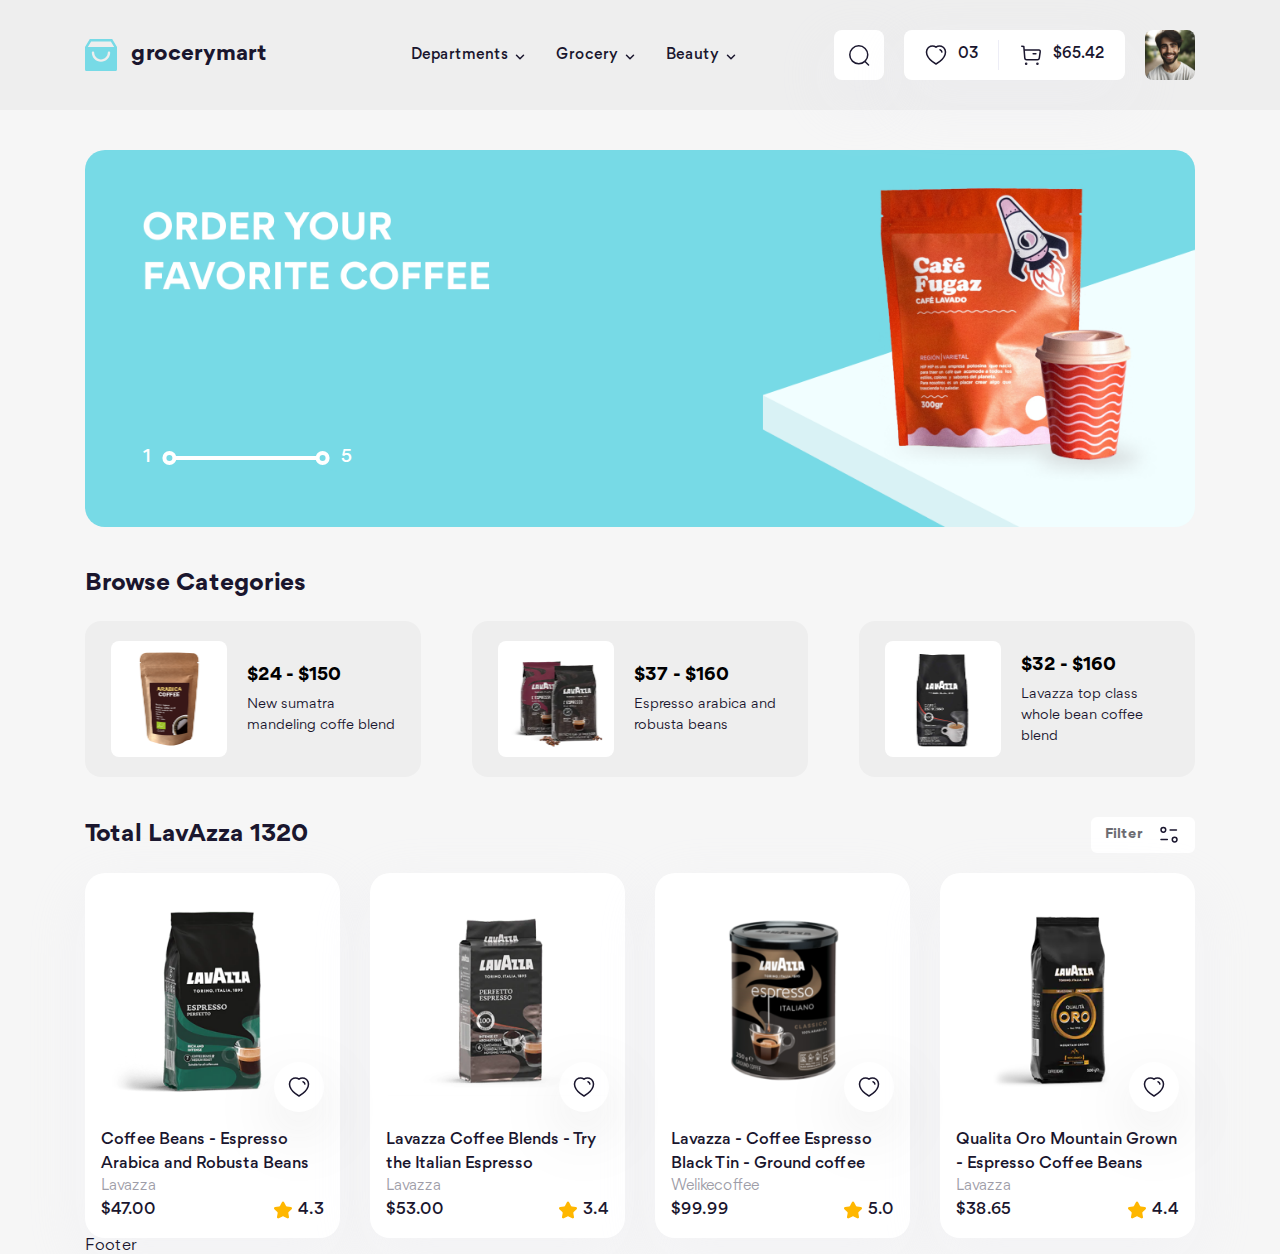
==== index.html @ d3d21f2a "Làm phần danh sách sản phẩm" ====
<!DOCTYPE html>
<html lang="en">
    <head>
        <meta charset="UTF-8" />
        <meta name="viewport" content="width=device-width, initial-scale=1.0" />
        <title>Grocery Mart</title>

        <!-- Favicon -->
        <link rel="apple-touch-icon" sizes="76x76" href="./assets/favicon/apple-touch-icon.png" />
        <link rel="icon" type="image/png" sizes="32x32" href="./assets/favicon/favicon-32x32.png" />
        <link rel="icon" type="image/png" sizes="16x16" href="./assets/favicon/favicon-16x16.png" />
        <link rel="manifest" href="./assets/favicon/site.webmanifest" />
        <link rel="mask-icon" href="/safari-pinned-tab.svg" color="#5bbad5" />
        <meta name="msapplication-TileColor" content="#da532c" />
        <meta name="theme-color" content="#ffffff" />

        <!-- Fonts -->
        <link rel="stylesheet" href="./assets/fonts/stylesheet.css" />

        <!-- Styles -->
        <link rel="stylesheet" href="./assets/css/main.css" />

        <!-- Scripts -->
        <script src="./assets/js/scripts.js"></script>
    </head>
    <body>
        <!-- Header -->
        <header id="header" class="header"></header>
        <script>
            load("#header", "./templates/header.html");
        </script>

        <div class="container home">
            <!-- Slideshow -->
            <section class="home__container">
                <div class="slideshow">
                    <div class="slideshow__inner">
                        <div class="slideshow__item">
                            <a href="#!" class="slideshow__link">
                                <picture>
                                    <source
                                        media="(max-width: 767.98px)"
                                        srcset="./assets/img/slideshow/item-1-md.png"
                                    />
                                    <img src="./assets/img/slideshow/item-1.png" alt="" class="slideshow__img" />
                                </picture>
                            </a>
                        </div>
                    </div>

                    <div class="slideshow__page">
                        <span class="slideshow__num">1</span>
                        <span class="slideshow__slider"></span>
                        <span class="slideshow__num">5</span>
                    </div>
                </div>
            </section>

            <!-- Browse Categories -->
            <section class="home__container">
                <h2 class="home__heading">Browse Categories</h2>
                <div class="home__cate row row-cols-3 row-cols-md-1">
                    <!-- Category item 1 -->
                    <div class="col">
                        <article class="cate-item">
                            <img src="./assets/img/category-item/item-1.png" alt="" class="cate-item__thumb" />
                            <section class="cate-item__info">
                                <h3 class="cate-item__title">$24 - $150</h3>
                                <p class="cate-item__desc">New sumatra mandeling coffe blend</p>
                            </section>
                        </article>
                    </div>

                    <!-- Category item 2 -->
                    <div class="col">
                        <article class="cate-item">
                            <img src="./assets/img/category-item/item-2.png" alt="" class="cate-item__thumb" />
                            <section class="cate-item__info">
                                <h3 class="cate-item__title">$37 - $160</h3>
                                <p class="cate-item__desc">Espresso arabica and robusta beans</p>
                            </section>
                        </article>
                    </div>

                    <!-- Category item 3 -->
                    <div class="col">
                        <article class="cate-item">
                            <img src="./assets/img/category-item/item-3.png" alt="" class="cate-item__thumb" />
                            <section class="cate-item__info">
                                <h3 class="cate-item__title">$32 - $160</h3>
                                <p class="cate-item__desc">Lavazza top class whole bean coffee blend</p>
                            </section>
                        </article>
                    </div>
                </div>
            </section>

            <!-- Browse products -->
            <section class="home__container">
                <div class="home__row">
                    <h2 class="home__heading">Total LavAzza 1320</h2>
                    <button class="filter-btn">
                        Filter
                        <img src="./assets/icons/filter.svg" alt="" class="filter-btn__icon icon" />
                    </button>
                </div>

                <div class="row row-cols-4 row-cols-lg-2 row-cols-sm-1 g-3 gx-sm-4">
                    <!-- Product card 1 -->
                    <div class="col">
                        <article class="product-card">
                            <div class="product-card__img-wrap">
                                <a href="#!">
                                    <img src="./assets/img/product/item-01.png" alt="" class="product-card__thumb" />
                                </a>
                                <button class="like-btn like-btn--liked product-card__like-btn">
                                    <img src="./assets/icons/heart.svg" alt="" class="like-btn__icon icon" />
                                </button>
                            </div>
                            <h3 class="product-card__title">
                                <a href="#!">Coffee Beans - Espresso Arabica and Robusta Beans</a>
                            </h3>
                            <p class="product-card__brand">Lavazza</p>
                            <div class="product-card__row">
                                <span class="product-card__price">$47.00</span>
                                <img src="./assets/icons/star.svg" alt="" class="product-card__star" />
                                <span class="product-card__score">4.3</span>
                            </div>
                        </article>
                    </div>

                    <!-- Product card 2 -->
                    <div class="col">
                        <article class="product-card">
                            <div class="product-card__img-wrap">
                                <a href="#!">
                                    <img src="./assets/img/product/item-02.png" alt="" class="product-card__thumb" />
                                </a>
                                <button class="like-btn like-btn--liked product-card__like-btn">
                                    <img src="./assets/icons/heart.svg" alt="" class="like-btn__icon icon" />
                                </button>
                            </div>
                            <h3 class="product-card__title">
                                <a href="#!">Lavazza Coffee Blends - Try the Italian Espresso</a>
                            </h3>
                            <p class="product-card__brand">Lavazza</p>
                            <div class="product-card__row">
                                <span class="product-card__price">$53.00</span>
                                <img src="./assets/icons/star.svg" alt="" class="product-card__star" />
                                <span class="product-card__score">3.4</span>
                            </div>
                        </article>
                    </div>

                    <!-- Product card 3 -->
                    <div class="col">
                        <article class="product-card">
                            <div class="product-card__img-wrap">
                                <a href="#!">
                                    <img src="./assets/img/product/item-03.png" alt="" class="product-card__thumb" />
                                </a>
                                <button class="like-btn like-btn--liked product-card__like-btn">
                                    <img src="./assets/icons/heart.svg" alt="" class="like-btn__icon icon" />
                                </button>
                            </div>
                            <h3 class="product-card__title">
                                <a href="#!">Lavazza - Coffee Espresso Black Tin - Ground coffee</a>
                            </h3>
                            <p class="product-card__brand">Welikecoffee</p>
                            <div class="product-card__row">
                                <span class="product-card__price">$99.99</span>
                                <img src="./assets/icons/star.svg" alt="" class="product-card__star" />
                                <span class="product-card__score">5.0</span>
                            </div>
                        </article>
                    </div>

                    <!-- Product card 4 -->
                    <div class="col">
                        <article class="product-card">
                            <div class="product-card__img-wrap">
                                <a href="#!">
                                    <img src="./assets/img/product/item-04.png" alt="" class="product-card__thumb" />
                                </a>
                                <button class="like-btn like-btn--liked product-card__like-btn">
                                    <img src="./assets/icons/heart.svg" alt="" class="like-btn__icon icon" />
                                </button>
                            </div>
                            <h3 class="product-card__title">
                                <a href="#!">Qualita Oro Mountain Grown - Espresso Coffee Beans</a>
                            </h3>
                            <p class="product-card__brand">Lavazza</p>
                            <div class="product-card__row">
                                <span class="product-card__price">$38.65</span>
                                <img src="./assets/icons/star.svg" alt="" class="product-card__star" />
                                <span class="product-card__score">4.4</span>
                            </div>
                        </article>
                    </div>
                </div>
            </section>

            <!-- Footer -->
            <footer id="footer"></footer>
            <script>
                load("#footer", "./templates/footer.html");
            </script>
        </div>
    </body>
</html>
---- assets/fonts/stylesheet.css ----
@font-face {
    font-family: 'Gordita';
    src: url('Gordita-BlackItalic.woff2') format('woff2'),
        url('Gordita-BlackItalic.woff') format('woff');
    font-weight: 900;
    font-style: italic;
    font-display: swap;
}

@font-face {
    font-family: 'Gordita';
    src: url('Gordita-Italic.woff2') format('woff2'),
        url('Gordita-Italic.woff') format('woff');
    font-weight: normal;
    font-style: italic;
    font-display: swap;
}

@font-face {
    font-family: 'Gordita';
    src: url('Gordita-Black.woff2') format('woff2'),
        url('Gordita-Black.woff') format('woff');
    font-weight: 900;
    font-style: normal;
    font-display: swap;
}

@font-face {
    font-family: 'Gordita';
    src: url('Gordita-BoldItalic.woff2') format('woff2'),
        url('Gordita-BoldItalic.woff') format('woff');
    font-weight: bold;
    font-style: italic;
    font-display: swap;
}

@font-face {
    font-family: 'Gordita';
    src: url('Gordita-Bold.woff2') format('woff2'),
        url('Gordita-Bold.woff') format('woff');
    font-weight: bold;
    font-style: normal;
    font-display: swap;
}

@font-face {
    font-family: 'Gordita';
    src: url('Gordita-Light.woff2') format('woff2'),
        url('Gordita-Light.woff') format('woff');
    font-weight: 300;
    font-style: normal;
    font-display: swap;
}

@font-face {
    font-family: 'Gordita';
    src: url('Gordita-LightItalic.woff2') format('woff2'),
        url('Gordita-LightItalic.woff') format('woff');
    font-weight: 300;
    font-style: italic;
    font-display: swap;
}

@font-face {
    font-family: 'Gordita';
    src: url('Gordita-Medium.woff2') format('woff2'),
        url('Gordita-Medium.woff') format('woff');
    font-weight: 500;
    font-style: normal;
    font-display: swap;
}

@font-face {
    font-family: 'Gordita';
    src: url('Gordita-MediumItalic.woff2') format('woff2'),
        url('Gordita-MediumItalic.woff') format('woff');
    font-weight: 500;
    font-style: italic;
    font-display: swap;
}

@font-face {
    font-family: 'Gordita';
    src: url('Gordita-Regular.woff2') format('woff2'),
        url('Gordita-Regular.woff') format('woff');
    font-weight: normal;
    font-style: normal;
    font-display: swap;
}
---- assets/css/main.css ----
/* http://meyerweb.com/eric/tools/css/reset/ 
   v2.0 | 20110126
   License: none (public domain)
*/
html,
body,
div,
span,
applet,
object,
iframe,
h1,
h2,
h3,
h4,
h5,
h6,
p,
blockquote,
pre,
a,
abbr,
acronym,
address,
big,
cite,
code,
del,
dfn,
em,
img,
ins,
kbd,
q,
s,
samp,
small,
strike,
strong,
sub,
sup,
tt,
var,
b,
u,
i,
center,
dl,
dt,
dd,
ol,
ul,
li,
fieldset,
form,
label,
legend,
table,
caption,
tbody,
tfoot,
thead,
tr,
th,
td,
article,
aside,
canvas,
details,
embed,
figure,
figcaption,
footer,
header,
hgroup,
menu,
nav,
output,
ruby,
section,
summary,
time,
mark,
audio,
video {
  margin: 0;
  padding: 0;
  border: 0;
  font-size: 100%;
  font: inherit;
  vertical-align: baseline;
}

/* HTML5 display-role reset for older browsers */
article,
aside,
details,
figcaption,
figure,
footer,
header,
hgroup,
menu,
nav,
section {
  display: block;
}

body {
  line-height: 1;
}

ol,
ul {
  list-style: none;
}

blockquote,
q {
  quotes: none;
}

blockquote:before,
blockquote:after,
q:before,
q:after {
  content: "";
  content: none;
}

table {
  border-collapse: collapse;
  border-spacing: 0;
}

*,
::before,
::after {
  box-sizing: border-box;
}

html {
  font-size: 62.5%;
}

body {
  font-size: 1.6rem;
  font-family: Gordita, sans-serif;
  color: var(--text-color);
  background: var(--body-bg);
}

a {
  color: inherit;
  text-decoration: none;
}

button {
  border: none;
  outline: none;
  background: transparent;
  padding: 0;
  cursor: pointer;
}

a,
img,
button,
input,
textarea,
select {
  font-family: inherit;
  color: inherit;
  --webkit-tap-highlight-color: transparent;
}

.icon {
  filter: var(--icon-color);
}

.row > *, .container-fluid, .container {
  padding-left: calc(var(--grid-gutter-x) * 0.5);
  padding-right: calc(var(--grid-gutter-x) * 0.5);
}

.container-fluid, .container {
  --grid-gutter-x: 30px;
  --grid-gutter-y: 0;
  width: 100%;
  margin-left: auto;
  margin-right: auto;
}

.container {
  width: 1370px;
}

.row {
  display: flex;
  flex-wrap: wrap;
  margin-top: calc(var(--grid-gutter-y) * -1);
  margin-left: calc(var(--grid-gutter-x) * 0.5 * -1);
  margin-right: calc(var(--grid-gutter-x) * 0.5 * -1);
}
.row > * {
  margin-top: var(--grid-gutter-y);
}

.col {
  flex: 1 0;
}

.row-cols-1 > * {
  flex: 0 0 auto;
  width: 100%;
}

.row-cols-2 > * {
  flex: 0 0 auto;
  width: 50%;
}

.row-cols-3 > * {
  flex: 0 0 auto;
  width: 33.3333333333%;
}

.row-cols-4 > * {
  flex: 0 0 auto;
  width: 25%;
}

.row-cols-5 > * {
  flex: 0 0 auto;
  width: 20%;
}

.row-cols-6 > * {
  flex: 0 0 auto;
  width: 16.6666666667%;
}

.col-1 {
  flex: 0 0 auto;
  width: 8.3333333333%;
}

.col-2 {
  flex: 0 0 auto;
  width: 16.6666666667%;
}

.col-3 {
  flex: 0 0 auto;
  width: 25%;
}

.col-4 {
  flex: 0 0 auto;
  width: 33.3333333333%;
}

.col-5 {
  flex: 0 0 auto;
  width: 41.6666666667%;
}

.col-6 {
  flex: 0 0 auto;
  width: 50%;
}

.col-7 {
  flex: 0 0 auto;
  width: 58.3333333333%;
}

.col-8 {
  flex: 0 0 auto;
  width: 66.6666666667%;
}

.col-9 {
  flex: 0 0 auto;
  width: 75%;
}

.col-10 {
  flex: 0 0 auto;
  width: 83.3333333333%;
}

.col-11 {
  flex: 0 0 auto;
  width: 91.6666666667%;
}

.col-12 {
  flex: 0 0 auto;
  width: 100%;
}

.offset-0 {
  margin-left: 0;
}

.offset-1 {
  margin-left: 8.3333333333%;
}

.offset-2 {
  margin-left: 16.6666666667%;
}

.offset-3 {
  margin-left: 25%;
}

.offset-4 {
  margin-left: 33.3333333333%;
}

.offset-5 {
  margin-left: 41.6666666667%;
}

.offset-6 {
  margin-left: 50%;
}

.offset-7 {
  margin-left: 58.3333333333%;
}

.offset-8 {
  margin-left: 66.6666666667%;
}

.offset-9 {
  margin-left: 75%;
}

.offset-10 {
  margin-left: 83.3333333333%;
}

.offset-11 {
  margin-left: 91.6666666667%;
}

.g-0,
.gx-0 {
  --grid-gutter-x: 0px;
}

.g-0,
.gy-0 {
  --grid-gutter-y: 0px;
}

.g-1,
.gx-1 {
  --grid-gutter-x: 7.5px;
}

.g-1,
.gy-1 {
  --grid-gutter-y: 7.5px;
}

.g-2,
.gx-2 {
  --grid-gutter-x: 15px;
}

.g-2,
.gy-2 {
  --grid-gutter-y: 15px;
}

.g-3,
.gx-3 {
  --grid-gutter-x: 30px;
}

.g-3,
.gy-3 {
  --grid-gutter-y: 30px;
}

.g-4,
.gx-4 {
  --grid-gutter-x: 45px;
}

.g-4,
.gy-4 {
  --grid-gutter-y: 45px;
}

.g-5,
.gx-5 {
  --grid-gutter-x: 90px;
}

.g-5,
.gy-5 {
  --grid-gutter-y: 90px;
}

@media (max-width: 1399.98px) {
  .container {
    max-width: 1140px;
  }
  .row-cols-xxl-1 > * {
    flex: 0 0 auto;
    width: 100%;
  }
  .row-cols-xxl-2 > * {
    flex: 0 0 auto;
    width: 50%;
  }
  .row-cols-xxl-3 > * {
    flex: 0 0 auto;
    width: 33.3333333333%;
  }
  .row-cols-xxl-4 > * {
    flex: 0 0 auto;
    width: 25%;
  }
  .row-cols-xxl-5 > * {
    flex: 0 0 auto;
    width: 20%;
  }
  .row-cols-xxl-6 > * {
    flex: 0 0 auto;
    width: 16.6666666667%;
  }
  .col-xxl-1 {
    flex: 0 0 auto;
    width: 8.3333333333%;
  }
  .col-xxl-2 {
    flex: 0 0 auto;
    width: 16.6666666667%;
  }
  .col-xxl-3 {
    flex: 0 0 auto;
    width: 25%;
  }
  .col-xxl-4 {
    flex: 0 0 auto;
    width: 33.3333333333%;
  }
  .col-xxl-5 {
    flex: 0 0 auto;
    width: 41.6666666667%;
  }
  .col-xxl-6 {
    flex: 0 0 auto;
    width: 50%;
  }
  .col-xxl-7 {
    flex: 0 0 auto;
    width: 58.3333333333%;
  }
  .col-xxl-8 {
    flex: 0 0 auto;
    width: 66.6666666667%;
  }
  .col-xxl-9 {
    flex: 0 0 auto;
    width: 75%;
  }
  .col-xxl-10 {
    flex: 0 0 auto;
    width: 83.3333333333%;
  }
  .col-xxl-11 {
    flex: 0 0 auto;
    width: 91.6666666667%;
  }
  .col-xxl-12 {
    flex: 0 0 auto;
    width: 100%;
  }
  .offset-xxl-0 {
    margin-left: 0;
  }
  .offset-xxl-1 {
    margin-left: 8.3333333333%;
  }
  .offset-xxl-2 {
    margin-left: 16.6666666667%;
  }
  .offset-xxl-3 {
    margin-left: 25%;
  }
  .offset-xxl-4 {
    margin-left: 33.3333333333%;
  }
  .offset-xxl-5 {
    margin-left: 41.6666666667%;
  }
  .offset-xxl-6 {
    margin-left: 50%;
  }
  .offset-xxl-7 {
    margin-left: 58.3333333333%;
  }
  .offset-xxl-8 {
    margin-left: 66.6666666667%;
  }
  .offset-xxl-9 {
    margin-left: 75%;
  }
  .offset-xxl-10 {
    margin-left: 83.3333333333%;
  }
  .offset-xxl-11 {
    margin-left: 91.6666666667%;
  }
  .g-xxl-0,
  .gx-xxl-0 {
    --grid-gutter-x: 0px;
  }
  .g-xxl-0,
  .gy-xxl-0 {
    --grid-gutter-y: 0px;
  }
  .g-xxl-1,
  .gx-xxl-1 {
    --grid-gutter-x: 7.5px;
  }
  .g-xxl-1,
  .gy-xxl-1 {
    --grid-gutter-y: 7.5px;
  }
  .g-xxl-2,
  .gx-xxl-2 {
    --grid-gutter-x: 15px;
  }
  .g-xxl-2,
  .gy-xxl-2 {
    --grid-gutter-y: 15px;
  }
  .g-xxl-3,
  .gx-xxl-3 {
    --grid-gutter-x: 30px;
  }
  .g-xxl-3,
  .gy-xxl-3 {
    --grid-gutter-y: 30px;
  }
  .g-xxl-4,
  .gx-xxl-4 {
    --grid-gutter-x: 45px;
  }
  .g-xxl-4,
  .gy-xxl-4 {
    --grid-gutter-y: 45px;
  }
  .g-xxl-5,
  .gx-xxl-5 {
    --grid-gutter-x: 90px;
  }
  .g-xxl-5,
  .gy-xxl-5 {
    --grid-gutter-y: 90px;
  }
}
@media (max-width: 1199.98px) {
  .container {
    max-width: 960px;
  }
  .row-cols-xl-1 > * {
    flex: 0 0 auto;
    width: 100%;
  }
  .row-cols-xl-2 > * {
    flex: 0 0 auto;
    width: 50%;
  }
  .row-cols-xl-3 > * {
    flex: 0 0 auto;
    width: 33.3333333333%;
  }
  .row-cols-xl-4 > * {
    flex: 0 0 auto;
    width: 25%;
  }
  .row-cols-xl-5 > * {
    flex: 0 0 auto;
    width: 20%;
  }
  .row-cols-xl-6 > * {
    flex: 0 0 auto;
    width: 16.6666666667%;
  }
  .col-xl-1 {
    flex: 0 0 auto;
    width: 8.3333333333%;
  }
  .col-xl-2 {
    flex: 0 0 auto;
    width: 16.6666666667%;
  }
  .col-xl-3 {
    flex: 0 0 auto;
    width: 25%;
  }
  .col-xl-4 {
    flex: 0 0 auto;
    width: 33.3333333333%;
  }
  .col-xl-5 {
    flex: 0 0 auto;
    width: 41.6666666667%;
  }
  .col-xl-6 {
    flex: 0 0 auto;
    width: 50%;
  }
  .col-xl-7 {
    flex: 0 0 auto;
    width: 58.3333333333%;
  }
  .col-xl-8 {
    flex: 0 0 auto;
    width: 66.6666666667%;
  }
  .col-xl-9 {
    flex: 0 0 auto;
    width: 75%;
  }
  .col-xl-10 {
    flex: 0 0 auto;
    width: 83.3333333333%;
  }
  .col-xl-11 {
    flex: 0 0 auto;
    width: 91.6666666667%;
  }
  .col-xl-12 {
    flex: 0 0 auto;
    width: 100%;
  }
  .offset-xl-0 {
    margin-left: 0;
  }
  .offset-xl-1 {
    margin-left: 8.3333333333%;
  }
  .offset-xl-2 {
    margin-left: 16.6666666667%;
  }
  .offset-xl-3 {
    margin-left: 25%;
  }
  .offset-xl-4 {
    margin-left: 33.3333333333%;
  }
  .offset-xl-5 {
    margin-left: 41.6666666667%;
  }
  .offset-xl-6 {
    margin-left: 50%;
  }
  .offset-xl-7 {
    margin-left: 58.3333333333%;
  }
  .offset-xl-8 {
    margin-left: 66.6666666667%;
  }
  .offset-xl-9 {
    margin-left: 75%;
  }
  .offset-xl-10 {
    margin-left: 83.3333333333%;
  }
  .offset-xl-11 {
    margin-left: 91.6666666667%;
  }
  .g-xl-0,
  .gx-xl-0 {
    --grid-gutter-x: 0px;
  }
  .g-xl-0,
  .gy-xl-0 {
    --grid-gutter-y: 0px;
  }
  .g-xl-1,
  .gx-xl-1 {
    --grid-gutter-x: 7.5px;
  }
  .g-xl-1,
  .gy-xl-1 {
    --grid-gutter-y: 7.5px;
  }
  .g-xl-2,
  .gx-xl-2 {
    --grid-gutter-x: 15px;
  }
  .g-xl-2,
  .gy-xl-2 {
    --grid-gutter-y: 15px;
  }
  .g-xl-3,
  .gx-xl-3 {
    --grid-gutter-x: 30px;
  }
  .g-xl-3,
  .gy-xl-3 {
    --grid-gutter-y: 30px;
  }
  .g-xl-4,
  .gx-xl-4 {
    --grid-gutter-x: 45px;
  }
  .g-xl-4,
  .gy-xl-4 {
    --grid-gutter-y: 45px;
  }
  .g-xl-5,
  .gx-xl-5 {
    --grid-gutter-x: 90px;
  }
  .g-xl-5,
  .gy-xl-5 {
    --grid-gutter-y: 90px;
  }
}
@media (max-width: 991.98px) {
  .container {
    max-width: 720px;
  }
  .row-cols-lg-1 > * {
    flex: 0 0 auto;
    width: 100%;
  }
  .row-cols-lg-2 > * {
    flex: 0 0 auto;
    width: 50%;
  }
  .row-cols-lg-3 > * {
    flex: 0 0 auto;
    width: 33.3333333333%;
  }
  .row-cols-lg-4 > * {
    flex: 0 0 auto;
    width: 25%;
  }
  .row-cols-lg-5 > * {
    flex: 0 0 auto;
    width: 20%;
  }
  .row-cols-lg-6 > * {
    flex: 0 0 auto;
    width: 16.6666666667%;
  }
  .col-lg-1 {
    flex: 0 0 auto;
    width: 8.3333333333%;
  }
  .col-lg-2 {
    flex: 0 0 auto;
    width: 16.6666666667%;
  }
  .col-lg-3 {
    flex: 0 0 auto;
    width: 25%;
  }
  .col-lg-4 {
    flex: 0 0 auto;
    width: 33.3333333333%;
  }
  .col-lg-5 {
    flex: 0 0 auto;
    width: 41.6666666667%;
  }
  .col-lg-6 {
    flex: 0 0 auto;
    width: 50%;
  }
  .col-lg-7 {
    flex: 0 0 auto;
    width: 58.3333333333%;
  }
  .col-lg-8 {
    flex: 0 0 auto;
    width: 66.6666666667%;
  }
  .col-lg-9 {
    flex: 0 0 auto;
    width: 75%;
  }
  .col-lg-10 {
    flex: 0 0 auto;
    width: 83.3333333333%;
  }
  .col-lg-11 {
    flex: 0 0 auto;
    width: 91.6666666667%;
  }
  .col-lg-12 {
    flex: 0 0 auto;
    width: 100%;
  }
  .offset-lg-0 {
    margin-left: 0;
  }
  .offset-lg-1 {
    margin-left: 8.3333333333%;
  }
  .offset-lg-2 {
    margin-left: 16.6666666667%;
  }
  .offset-lg-3 {
    margin-left: 25%;
  }
  .offset-lg-4 {
    margin-left: 33.3333333333%;
  }
  .offset-lg-5 {
    margin-left: 41.6666666667%;
  }
  .offset-lg-6 {
    margin-left: 50%;
  }
  .offset-lg-7 {
    margin-left: 58.3333333333%;
  }
  .offset-lg-8 {
    margin-left: 66.6666666667%;
  }
  .offset-lg-9 {
    margin-left: 75%;
  }
  .offset-lg-10 {
    margin-left: 83.3333333333%;
  }
  .offset-lg-11 {
    margin-left: 91.6666666667%;
  }
  .g-lg-0,
  .gx-lg-0 {
    --grid-gutter-x: 0px;
  }
  .g-lg-0,
  .gy-lg-0 {
    --grid-gutter-y: 0px;
  }
  .g-lg-1,
  .gx-lg-1 {
    --grid-gutter-x: 7.5px;
  }
  .g-lg-1,
  .gy-lg-1 {
    --grid-gutter-y: 7.5px;
  }
  .g-lg-2,
  .gx-lg-2 {
    --grid-gutter-x: 15px;
  }
  .g-lg-2,
  .gy-lg-2 {
    --grid-gutter-y: 15px;
  }
  .g-lg-3,
  .gx-lg-3 {
    --grid-gutter-x: 30px;
  }
  .g-lg-3,
  .gy-lg-3 {
    --grid-gutter-y: 30px;
  }
  .g-lg-4,
  .gx-lg-4 {
    --grid-gutter-x: 45px;
  }
  .g-lg-4,
  .gy-lg-4 {
    --grid-gutter-y: 45px;
  }
  .g-lg-5,
  .gx-lg-5 {
    --grid-gutter-x: 90px;
  }
  .g-lg-5,
  .gy-lg-5 {
    --grid-gutter-y: 90px;
  }
}
@media (max-width: 767.98px) {
  .container {
    max-width: 540px;
  }
  .row-cols-md-1 > * {
    flex: 0 0 auto;
    width: 100%;
  }
  .row-cols-md-2 > * {
    flex: 0 0 auto;
    width: 50%;
  }
  .row-cols-md-3 > * {
    flex: 0 0 auto;
    width: 33.3333333333%;
  }
  .row-cols-md-4 > * {
    flex: 0 0 auto;
    width: 25%;
  }
  .row-cols-md-5 > * {
    flex: 0 0 auto;
    width: 20%;
  }
  .row-cols-md-6 > * {
    flex: 0 0 auto;
    width: 16.6666666667%;
  }
  .col-md-1 {
    flex: 0 0 auto;
    width: 8.3333333333%;
  }
  .col-md-2 {
    flex: 0 0 auto;
    width: 16.6666666667%;
  }
  .col-md-3 {
    flex: 0 0 auto;
    width: 25%;
  }
  .col-md-4 {
    flex: 0 0 auto;
    width: 33.3333333333%;
  }
  .col-md-5 {
    flex: 0 0 auto;
    width: 41.6666666667%;
  }
  .col-md-6 {
    flex: 0 0 auto;
    width: 50%;
  }
  .col-md-7 {
    flex: 0 0 auto;
    width: 58.3333333333%;
  }
  .col-md-8 {
    flex: 0 0 auto;
    width: 66.6666666667%;
  }
  .col-md-9 {
    flex: 0 0 auto;
    width: 75%;
  }
  .col-md-10 {
    flex: 0 0 auto;
    width: 83.3333333333%;
  }
  .col-md-11 {
    flex: 0 0 auto;
    width: 91.6666666667%;
  }
  .col-md-12 {
    flex: 0 0 auto;
    width: 100%;
  }
  .offset-md-0 {
    margin-left: 0;
  }
  .offset-md-1 {
    margin-left: 8.3333333333%;
  }
  .offset-md-2 {
    margin-left: 16.6666666667%;
  }
  .offset-md-3 {
    margin-left: 25%;
  }
  .offset-md-4 {
    margin-left: 33.3333333333%;
  }
  .offset-md-5 {
    margin-left: 41.6666666667%;
  }
  .offset-md-6 {
    margin-left: 50%;
  }
  .offset-md-7 {
    margin-left: 58.3333333333%;
  }
  .offset-md-8 {
    margin-left: 66.6666666667%;
  }
  .offset-md-9 {
    margin-left: 75%;
  }
  .offset-md-10 {
    margin-left: 83.3333333333%;
  }
  .offset-md-11 {
    margin-left: 91.6666666667%;
  }
  .g-md-0,
  .gx-md-0 {
    --grid-gutter-x: 0px;
  }
  .g-md-0,
  .gy-md-0 {
    --grid-gutter-y: 0px;
  }
  .g-md-1,
  .gx-md-1 {
    --grid-gutter-x: 7.5px;
  }
  .g-md-1,
  .gy-md-1 {
    --grid-gutter-y: 7.5px;
  }
  .g-md-2,
  .gx-md-2 {
    --grid-gutter-x: 15px;
  }
  .g-md-2,
  .gy-md-2 {
    --grid-gutter-y: 15px;
  }
  .g-md-3,
  .gx-md-3 {
    --grid-gutter-x: 30px;
  }
  .g-md-3,
  .gy-md-3 {
    --grid-gutter-y: 30px;
  }
  .g-md-4,
  .gx-md-4 {
    --grid-gutter-x: 45px;
  }
  .g-md-4,
  .gy-md-4 {
    --grid-gutter-y: 45px;
  }
  .g-md-5,
  .gx-md-5 {
    --grid-gutter-x: 90px;
  }
  .g-md-5,
  .gy-md-5 {
    --grid-gutter-y: 90px;
  }
}
@media (max-width: 575.98px) {
  .container {
    max-width: 100%;
  }
  .row-cols-sm-1 > * {
    flex: 0 0 auto;
    width: 100%;
  }
  .row-cols-sm-2 > * {
    flex: 0 0 auto;
    width: 50%;
  }
  .row-cols-sm-3 > * {
    flex: 0 0 auto;
    width: 33.3333333333%;
  }
  .row-cols-sm-4 > * {
    flex: 0 0 auto;
    width: 25%;
  }
  .row-cols-sm-5 > * {
    flex: 0 0 auto;
    width: 20%;
  }
  .row-cols-sm-6 > * {
    flex: 0 0 auto;
    width: 16.6666666667%;
  }
  .col-sm-1 {
    flex: 0 0 auto;
    width: 8.3333333333%;
  }
  .col-sm-2 {
    flex: 0 0 auto;
    width: 16.6666666667%;
  }
  .col-sm-3 {
    flex: 0 0 auto;
    width: 25%;
  }
  .col-sm-4 {
    flex: 0 0 auto;
    width: 33.3333333333%;
  }
  .col-sm-5 {
    flex: 0 0 auto;
    width: 41.6666666667%;
  }
  .col-sm-6 {
    flex: 0 0 auto;
    width: 50%;
  }
  .col-sm-7 {
    flex: 0 0 auto;
    width: 58.3333333333%;
  }
  .col-sm-8 {
    flex: 0 0 auto;
    width: 66.6666666667%;
  }
  .col-sm-9 {
    flex: 0 0 auto;
    width: 75%;
  }
  .col-sm-10 {
    flex: 0 0 auto;
    width: 83.3333333333%;
  }
  .col-sm-11 {
    flex: 0 0 auto;
    width: 91.6666666667%;
  }
  .col-sm-12 {
    flex: 0 0 auto;
    width: 100%;
  }
  .offset-sm-0 {
    margin-left: 0;
  }
  .offset-sm-1 {
    margin-left: 8.3333333333%;
  }
  .offset-sm-2 {
    margin-left: 16.6666666667%;
  }
  .offset-sm-3 {
    margin-left: 25%;
  }
  .offset-sm-4 {
    margin-left: 33.3333333333%;
  }
  .offset-sm-5 {
    margin-left: 41.6666666667%;
  }
  .offset-sm-6 {
    margin-left: 50%;
  }
  .offset-sm-7 {
    margin-left: 58.3333333333%;
  }
  .offset-sm-8 {
    margin-left: 66.6666666667%;
  }
  .offset-sm-9 {
    margin-left: 75%;
  }
  .offset-sm-10 {
    margin-left: 83.3333333333%;
  }
  .offset-sm-11 {
    margin-left: 91.6666666667%;
  }
  .g-sm-0,
  .gx-sm-0 {
    --grid-gutter-x: 0px;
  }
  .g-sm-0,
  .gy-sm-0 {
    --grid-gutter-y: 0px;
  }
  .g-sm-1,
  .gx-sm-1 {
    --grid-gutter-x: 7.5px;
  }
  .g-sm-1,
  .gy-sm-1 {
    --grid-gutter-y: 7.5px;
  }
  .g-sm-2,
  .gx-sm-2 {
    --grid-gutter-x: 15px;
  }
  .g-sm-2,
  .gy-sm-2 {
    --grid-gutter-y: 15px;
  }
  .g-sm-3,
  .gx-sm-3 {
    --grid-gutter-x: 30px;
  }
  .g-sm-3,
  .gy-sm-3 {
    --grid-gutter-y: 30px;
  }
  .g-sm-4,
  .gx-sm-4 {
    --grid-gutter-x: 45px;
  }
  .g-sm-4,
  .gy-sm-4 {
    --grid-gutter-y: 45px;
  }
  .g-sm-5,
  .gx-sm-5 {
    --grid-gutter-x: 90px;
  }
  .g-sm-5,
  .gy-sm-5 {
    --grid-gutter-y: 90px;
  }
}
.d-block {
  display: block !important;
}

.d-flex {
  display: flex !important;
}

.d-grid {
  display: grid !important;
}

.d-none {
  display: none !important;
}

@media (max-width: 1399.98px) {
  .d-xxl-block {
    display: block !important;
  }
  .d-xxl-flex {
    display: flex !important;
  }
  .d-xxl-grid {
    display: grid !important;
  }
  .d-xxl-none {
    display: none !important;
  }
}
@media (max-width: 1199.98px) {
  .d-xl-block {
    display: block !important;
  }
  .d-xl-flex {
    display: flex !important;
  }
  .d-xl-grid {
    display: grid !important;
  }
  .d-xl-none {
    display: none !important;
  }
}
@media (max-width: 991.98px) {
  .d-lg-block {
    display: block !important;
  }
  .d-lg-flex {
    display: flex !important;
  }
  .d-lg-grid {
    display: grid !important;
  }
  .d-lg-none {
    display: none !important;
  }
}
@media (max-width: 767.98px) {
  .d-md-block {
    display: block !important;
  }
  .d-md-flex {
    display: flex !important;
  }
  .d-md-grid {
    display: grid !important;
  }
  .d-md-none {
    display: none !important;
  }
}
@media (max-width: 575.98px) {
  .d-sm-block {
    display: block !important;
  }
  .d-sm-flex {
    display: flex !important;
  }
  .d-sm-grid {
    display: grid !important;
  }
  .d-sm-none {
    display: none !important;
  }
}
html.dark {
  --text-color: #ffffff;
  --icon-color: brightness(0) saturate(100%) invert(100%) sepia(100%) saturate(0%) hue-rotate(258deg) brightness(105%)
      contrast(101%);
  --body-bg: #292e39;
  --header-bg-color: #171c28;
  --top-act-group-bg-color: #292e39;
  --top-act-group-shadow: rgba(0, 0, 0, 0.2);
  --top-act-group-separate: #ededf6;
  --dropdown-bg-color: #2f3441;
  --dropdown-shadow-color: rgba(23, 28, 40, 0.4);
  --dropdown-arrow-color: brightness(0) saturate(100%) invert(16%) sepia(30%) saturate(455%) hue-rotate(185deg)
      brightness(93%) contrast(86%);
  --top-menu-border-color: #171C2;
  --menu-column-icon-color: brightness(0) saturate(100%) invert(97%) sepia(6%) saturate(1856%) hue-rotate(238deg)
      brightness(106%) contrast(96%);
  --sidebar-bg: #292e39;
  --sidebar-shadow: rgba(23, 28, 40, 0.4);
  --cate-item-bg: #171c28;
  --cate-item-thumb-bg: #292e39;
  --cate-item-title-color: #fff;
  --filter-btn-color: #fff;
  --filter-btn-bg: #171c28;
  --product-card-bg: #171c28;
  --product-card-shadow: rgba(0, 0, 0, 0.2);
}
@media (max-width: 991.98px) {
  html.dark {
    --header-shadow-color: rgba(0, 0, 0, 0.2);
  }
}

html {
  --text-color: #1a162e;
  --icon-color: #fff;
  --body-bg: #f6f6f6;
  --header-bg-color: #eee;
  --top-act-group-bg-color: #fff;
  --top-act-group-shadow: rgba(237, 237, 246, 0.2);
  --top-act-group-separate: #ededf6;
  --dropdown-bg-color: #fff;
  --dropdown-shadow-color: rgba(200, 200, 200, 0.4);
  --top-menu-border-color: #d2d1d6;
  --sidebar-bg: #fff;
  --sidebar-shadow: rgba(200, 200, 200, 0.4);
  --cate-item-bg: #eee;
  --cate-item-thumb-bg: #fff;
  --cate-item-title-color: #000;
  --filter-btn-color: #6c6c72;
  --filter-btn-bg: #fff;
  --product-card-bg: #fff;
  --product-card-shadow: rgba(237, 237, 246, 0.2);
}
@media (max-width: 991.98px) {
  html {
    --header-bg-color: #fff;
    --header-shadow-color: rgba(237, 237, 246, 0.2);
  }
}
@media (max-width: 767.98px) {
  html {
    --cate-item-bg: #fff;
  }
}

.top-act__btn, .top-act__group, .top-act, .navbar__link, .navbar__list, .top-bar {
  display: flex;
  align-items: center;
}

.header {
  background: var(--header-bg-color);
}
@media (max-width: 991.98px) {
  .header {
    box-shadow: 0px 20px 60px 10px var(--header-shadow-color);
  }
}

.top-bar {
  position: relative;
  z-index: 1;
  padding: 30px 0;
}
@media (max-width: 991.98px) {
  .top-bar {
    padding: 20px 0;
  }
}
@media (max-width: 767.98px) {
  .top-bar {
    justify-content: space-between;
    padding: 16px 0;
  }
}

.navbar {
  margin-left: 129px;
}
@media (max-width: 1199.98px) {
  .navbar {
    margin-left: 28px;
  }
}
@media (max-width: 991.98px) {
  .navbar {
    position: fixed;
    inset: 0 50% 0 0;
    z-index: 9;
    margin-left: 0;
    padding: 20px 0;
    background: var(--sidebar-bg);
    translate: -100%;
    border-radius: 0px 20px 20px 0px;
    transition: translate 0.5s;
  }
  .navbar.show {
    translate: 0;
    box-shadow: 0px 40px 90px 20px var(--sidebar-shadow);
  }
  .navbar.show ~ .navbar__overlay {
    visibility: visible;
    opacity: 1;
  }
}
@media (max-width: 991.98px) and (max-width: 575.98px) {
  .navbar {
    inset: 0 20% 0 0;
  }
}
.navbar__close-btn {
  display: none;
}
@media (max-width: 991.98px) {
  .navbar__close-btn {
    display: block;
    padding: 10px 40px;
  }
}
@media (max-width: 575.98px) {
  .navbar__close-btn {
    padding: 0 20px 10px;
  }
}
.navbar__overlay {
  visibility: hidden;
  opacity: 0;
}
@media (max-width: 991.98px) {
  .navbar__overlay {
    position: fixed;
    inset: 0;
    z-index: 8;
    transition: opacity, visibility;
    transition-duration: 0.5s;
    background: rgba(0, 0, 0, 0.4);
  }
}
@media (max-width: 991.98px) {
  .navbar__list {
    flex-direction: column;
    align-items: flex-start;
    overflow-y: auto;
    overscroll-behavior: contain;
    height: calc(100% - 40px);
  }
}
@media (max-width: 767.98px) {
  .navbar__list {
    height: calc(100% - 140px);
  }
}
@media (max-width: 575.98px) {
  .navbar__list {
    height: calc(100% - 124px);
  }
}
.navbar__item:hover .dropdown {
  display: block;
}
@media (max-width: 991.98px) {
  .navbar__item {
    width: 100%;
  }
  .navbar__item:hover .dropdown {
    display: none;
  }
  .navbar__item--active .dropdown {
    display: block !important;
  }
}
.navbar__link {
  gap: 6px;
  height: 50px;
  padding: 0 15px;
  font-size: 1.5rem;
  font-weight: 500;
  line-height: 1.46 0.667%;
}
@media (max-width: 991.98px) {
  .navbar__link {
    justify-content: space-between;
    padding: 0 40px;
    font-size: 1.6rem;
    line-height: 150%;
  }
}
@media (max-width: 575.98px) {
  .navbar__link {
    height: 44px;
    padding: 0 20px;
  }
}
.navbar__arrow {
  margin-top: 3px;
}
@media (max-width: 991.98px) {
  .navbar__arrow {
    rotate: -90deg;
    transition: rotate 0.3s;
  }
}
.navbar__item--active .navbar__arrow {
  rotate: 0deg;
}

.top-act {
  gap: 20px;
  margin-left: auto;
}
@media (max-width: 767.98px) {
  .top-act {
    margin-left: 0;
  }
}
.top-act__group {
  min-width: 50px;
  height: 50px;
  border-radius: 8px;
  background: var(--top-act-group-bg-color);
  box-shadow: 0px 20px 60px 10px var(--top-act-group-shadow);
}
@media (max-width: 991.98px) {
  .top-act__group--single {
    display: none;
  }
}
.top-act__group--single .top-act__btn {
  padding: 13px;
}
.top-act__btn {
  gap: 10px;
  padding: 13px 20px;
  cursor: pointer;
}
.top-act__title {
  font-size: 1.5rem;
  font-weight: 500;
  line-height: 1.46; /* 146.667% */
}
.top-act__separate {
  width: 1px;
  height: 30px;
  background: var(--top-act-group-separate);
}
.top-act__avatar {
  display: block;
  width: 50px;
  height: 50px;
  border-radius: 8px;
  cursor: pointer;
}

.nav-btn {
  height: 50px;
  align-items: center;
  padding: 0 40px;
}
@media (max-width: 575.98px) {
  .nav-btn {
    height: 44px;
    padding: 0 20px;
  }
}
.nav-btn__title, .nav-btn__qnt {
  font-size: 1.5rem;
  font-weight: 500;
  line-height: 146.667%;
}
.nav-btn__title, .nav-btn__qnt {
  margin-left: 16px;
}
.nav-btn__qnt {
  margin-left: auto;
}

.logo {
  display: flex;
  align-items: center;
  gap: 14px;
}
@media (max-width: 991.98px) {
  .logo {
    margin-left: 40px;
    gap: 10px;
  }
}
@media (max-width: 767.98px) {
  .logo {
    margin-left: 0;
  }
}
.logo__title {
  color: #1a162e;
  font-size: 2.2rem;
  font-weight: 700;
  line-height: 145.455%; /*145.455% */
}
@media (max-width: 991.98px) {
  .logo__title {
    font-size: 1.8rem;
  }
}
@media (max-width: 991.98px) {
  .logo__img {
    width: 24px;
  }
}

.dropdown {
  position: absolute;
  left: 0;
  width: min(1240px, 100%);
  padding-top: 54px;
  display: none;
}
@media (max-width: 991.98px) {
  .dropdown {
    position: initial;
    padding-top: 0;
  }
}
.dropdown__inner {
  --inner-padding: 30px;
  position: relative;
  padding: var(--inner-padding);
  border-radius: 20px;
  background: var(--dropdown-bg-color);
  box-shadow: 0px 40px 90px 20px var(--dropdown-shadow-color);
}
.dropdown__inner::before {
  content: url("../icons/dropdown-arrow.svg");
  position: absolute;
  top: -13px;
  left: var(--arrow-left-pos);
  translate: -50%;
  filter: var(--dropdown-arrow-color);
}
@media (max-width: 991.98px) {
  .dropdown__inner {
    padding: 0 40px;
    border-radius: 0;
    background: transparent;
    box-shadow: none;
  }
  .dropdown__inner::before {
    content: none;
  }
}
@media (max-width: 991.98px) {
  .dropdown__inner {
    padding: 0 20px;
  }
}

.top-menu {
  --main-column-width: 292px;
  --max-inner-height: calc(min(582px, 100vh - 158px) - var(--inner-padding) * 2);
  position: relative;
}
.top-menu__main {
  width: var(--main-column-width);
  height: var(--max-inner-height);
  border-right: 1px solid var(--top-menu-border-color);
  overflow-y: auto;
}
@media (max-width: 991.98px) {
  .top-menu__main {
    width: 100%;
    height: auto;
    border-right: none;
  }
}

.menu-column {
  display: flex;
  gap: 14px;
}
.menu-column + .menu-column {
  margin-top: 22px;
}
@media (max-width: 991.98px) {
  .menu-column {
    margin-top: 10px;
  }
}
.menu-column__icon {
  position: relative;
  flex-shrink: 0;
  width: 36px;
  height: 36px;
}
@media (max-width: 1199.98px) {
  .menu-column__icon {
    display: none;
  }
}
@media (max-width: 991.98px) {
  .menu-column__icon {
    display: block;
  }
}
.menu-column__content {
  flex: 1;
}
.menu-column__icon-1 {
  width: 30px;
  height: 30px;
  object-fit: contain;
}
.menu-column__icon-2 {
  position: absolute;
  right: 0;
  bottom: 0;
  width: 24px;
  height: 24px;
  object-fit: contain;
  filter: var(--menu-column-icon-color);
}
.menu-column__heading {
  margin-top: 4px;
  font-size: 1.6rem;
  font-weight: 500;
  line-height: 150%; /* 150% */
}
@media (max-width: 991.98px) {
  .menu-column__heading {
    margin-bottom: 26px;
  }
}
.menu-column__list {
  margin-top: 19px;
}
@media (max-width: 991.98px) {
  .menu-column__list {
    margin-top: 0;
  }
}
.menu-column__item--active .sub-menu {
  display: grid;
}
.menu-column__item--active > .menu-column__link, .menu-column__item:hover > .menu-column__link {
  color: #0071dc;
  font-weight: 500;
}
.menu-column__link {
  display: block;
  padding: 7px 0;
  font-size: 1.4rem;
  font-weight: 400;
  line-height: 142.857%; /* 142.857% */
}

.sub-menu {
  position: absolute;
  inset: 0 0 0 var(--main-column-width);
  display: none;
  grid-template-columns: repeat(3, 1fr);
  gap: var(--inner-padding);
  padding-left: var(--inner-padding);
  overflow-y: auto;
}
@media (max-width: 991.98px) {
  .sub-menu {
    position: initial;
    grid-template-columns: 1fr;
    padding-left: 0;
  }
}
.sub-menu--not-main {
  position: initial;
  inset: initial;
  display: grid;
  grid-template-columns: repeat(4, 1fr);
  height: var(--max-inner-height);
  padding-left: 0;
}
@media (max-width: 991.98px) {
  .sub-menu--not-main {
    grid-template-columns: 1fr;
    height: auto;
  }
}

.slideshow {
  position: relative;
}
.slideshow__inner {
  display: flex;
  overflow: hidden;
}
.slideshow__item {
  position: relative;
  flex-shrink: 0;
  width: 100%;
  padding-top: 34%;
}
@media (max-width: 767.98px) {
  .slideshow__item {
    padding-top: 50%;
  }
}
.slideshow__img {
  position: absolute;
  top: 0;
  left: 0;
  width: 100%;
  height: 100%;
  object-fit: cover;
  border-radius: 20px;
}
.slideshow__page {
  --color: #fff;
  display: flex;
  position: absolute;
  width: 12.8%;
  bottom: 15%;
  left: 5.2%;
  align-items: center;
  column-gap: 24px;
}
.slideshow__num {
  font-size: 1.8rem;
  font-weight: 500;
  line-height: 144.444%;
  color: var(--color);
}
@media (max-width: 767.98px) {
  .slideshow__num {
    font-size: 1.4rem;
    line-height: 142.857%;
  }
}
.slideshow__slider {
  position: relative;
  width: 100%;
  height: 4px;
  flex-shrink: 0;
  background: var(--color);
}
.slideshow__slider::before, .slideshow__slider::after {
  content: "";
  position: absolute;
  top: 50%;
  width: 14px;
  height: 14px;
  border: 4px solid var(--color);
  border-radius: 50%;
}
@media (max-width: 767.98px) {
  .slideshow__slider::before, .slideshow__slider::after {
    border-width: 3px;
  }
}
.slideshow__slider::before {
  left: 0;
  translate: -90% -50%;
}
.slideshow__slider::after {
  right: 0;
  translate: 90% -50%;
}

.cate-item {
  display: flex;
  gap: 20px;
  height: 100%;
  padding: 20px 26px;
  border-radius: 16px;
  background: var(--cate-item-bg);
}
@media (max-width: 1199.98px) {
  .cate-item {
    flex-direction: column;
  }
}
@media (max-width: 767.98px) {
  .cate-item {
    flex-direction: row;
  }
}
.cate-item__thumb {
  display: block;
  width: 116px;
  height: 116px;
  object-fit: contain;
  border-radius: 8px;
  background: var(--cate-item-thumb-bg);
}
@media (max-width: 1199.98px) {
  .cate-item__thumb {
    width: 100%;
    height: 150px;
    margin: 0 auto;
  }
}
@media (max-width: 767.98px) {
  .cate-item__thumb {
    width: 88px;
    height: 88px;
    margin: 0;
  }
}
.cate-item__info {
  display: flex;
  flex-direction: column;
  justify-content: center;
  padding-right: 30px;
}
@media (max-width: 1399.98px) {
  .cate-item__info {
    padding-right: 0;
  }
}
.cate-item__title {
  font-size: 2.2rem;
  font-weight: 700;
  line-height: 145.455%;
  color: var(--cate-item-title-color);
}
@media (max-width: 1399.98px) {
  .cate-item__title {
    font-size: 1.8rem;
  }
}
.cate-item__desc {
  margin-top: 6px;
  font-size: 1.6rem;
  font-weight: 400;
  line-height: 150%;
}
@media (max-width: 1399.98px) {
  .cate-item__desc {
    font-size: 1.4rem;
  }
}

.filter-btn {
  display: flex;
  align-items: center;
  gap: 14px;
  height: 36px;
  padding: 0 14px;
  border-radius: 6px;
  background: var(--filter-btn-bg);
  color: var(--filter-btn-color);
  font-size: 1.4rem;
  font-weight: 700;
  line-height: 142.857%;
}

.like-btn {
  display: flex;
  align-items: center;
  justify-content: center;
  width: 50px;
  height: 50px;
  border-radius: 50%;
  box-shadow: 0px 20px 60px rgba(124, 124, 124, 0.2);
}

.product-card {
  padding: 16px;
  border-radius: 20px;
  background: var(--product-card-bg);
  box-shadow: 0px 20px 60px 10px var(--product-card-shadow);
}
.product-card__img-wrap {
  position: relative;
  padding-top: 100%;
}
.product-card__thumb {
  position: absolute;
  top: 0;
  left: 0;
  width: 100%;
  height: 100%;
  object-fit: contain;
}
.product-card__like-btn {
  position: absolute;
  right: 0;
  bottom: 0;
}
.product-card__title {
  margin-top: 16px;
}
.product-card__title, .product-card__price, .product-card__score {
  font-size: 1.6rem;
  font-weight: 500;
  line-height: 150%;
}
.product-card__brand {
  margin-top: 16px 0;
  color: #9e9da8;
  font-size: 1.5rem;
  line-height: 146.667%;
}
.product-card__row {
  display: flex;
  align-items: center;
}
.product-card__star {
  margin: 0 6px 0 auto;
}

.home__container {
  margin-top: 40px;
}
@media (max-width: 767.98px) {
  .home__container {
    margin-top: 30px;
  }
}
.home__heading {
  font-size: 2.4rem;
  font-weight: 700;
  line-height: 141.667%;
}
.home__cate {
  margin-top: 20px;
  --grid-gutter-x: 51px;
}
@media (max-width: 991.98px) {
  .home__cate {
    --grid-gutter-x: 24px;
  }
}
@media (max-width: 767.98px) {
  .home__cate {
    --grid-gutter-y: 20px;
  }
}
.home__row {
  display: flex;
  align-items: center;
  justify-content: space-between;
  margin-bottom: 20px;
}

/*# sourceMappingURL=main.css.map */
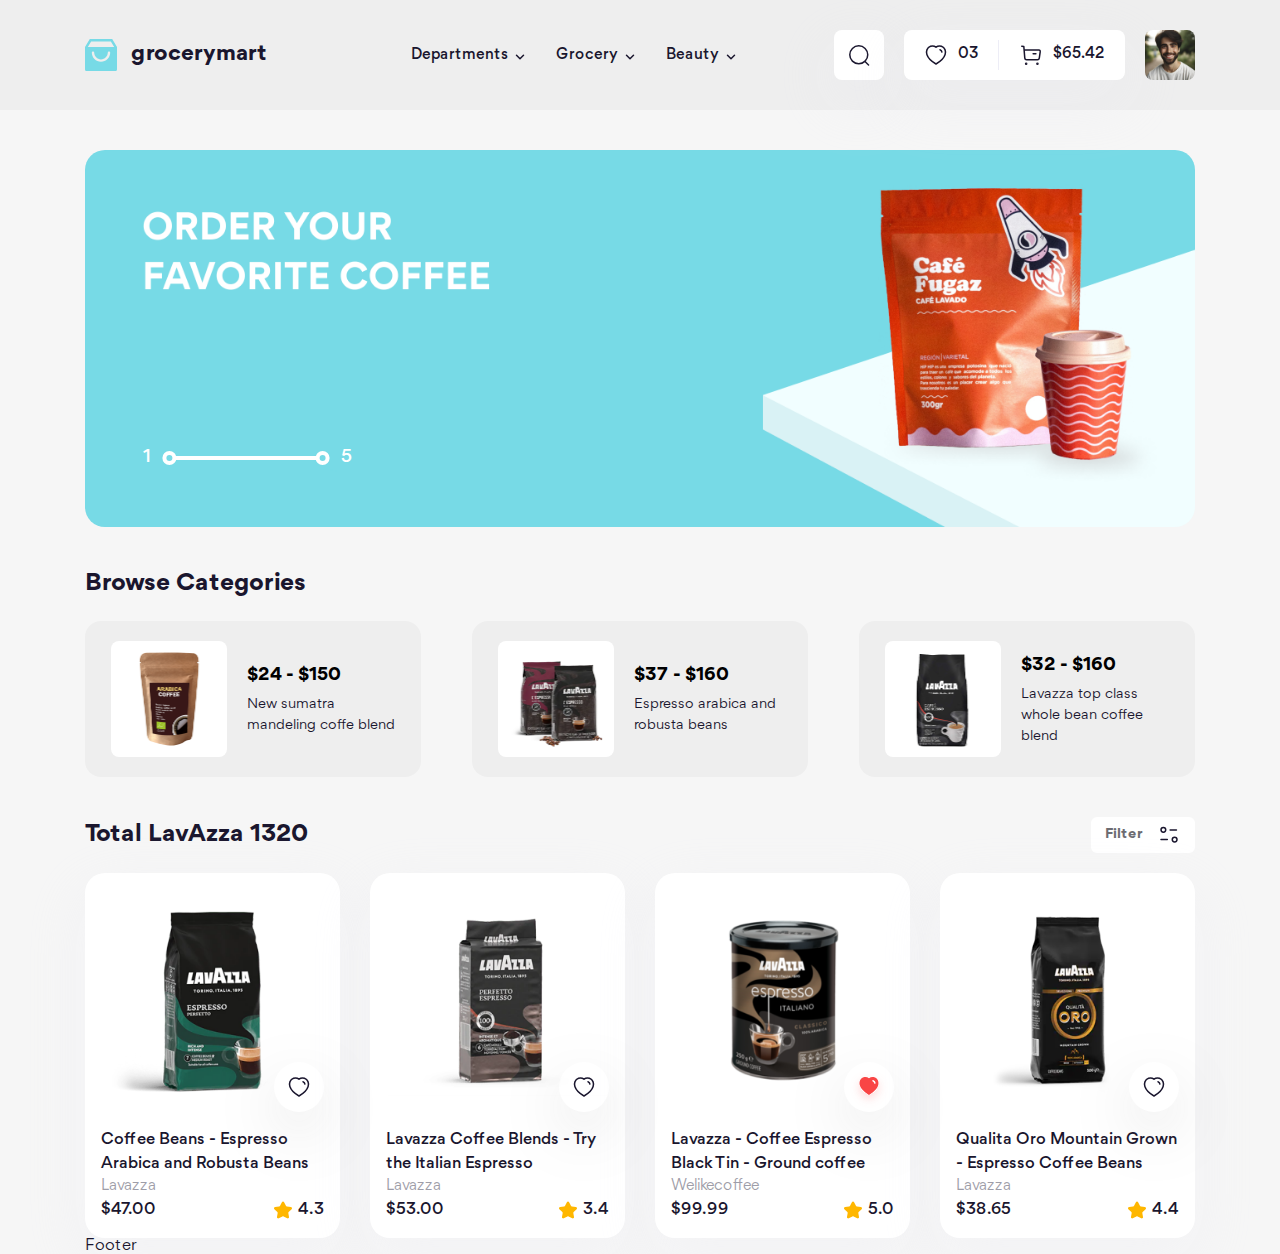
==== commit 09fc9a28: "Sửa lỗi phần danh sách sản phẩm" ====
--- a/index.html
+++ b/index.html
@@ -58,7 +58,9 @@
 
             <!-- Browse Categories -->
             <section class="home__container">
-                <h2 class="home__heading">Browse Categories</h2>
+                <div class="home__row">
+                    <h2 class="home__heading">Browse Categories</h2>
+                </div>
                 <div class="home__cate row row-cols-3 row-cols-md-1">
                     <!-- Category item 1 -->
                     <div class="col">
@@ -105,7 +107,7 @@
                     </button>
                 </div>
 
-                <div class="row row-cols-4 row-cols-lg-2 row-cols-sm-1 g-3 gx-sm-4">
+                <div class="row row-cols-4 row-cols-lg-2 row-cols-sm-1 g-3">
                     <!-- Product card 1 -->
                     <div class="col">
                         <article class="product-card">
@@ -113,54 +115,57 @@
                                 <a href="#!">
                                     <img src="./assets/img/product/item-01.png" alt="" class="product-card__thumb" />
                                 </a>
+                                <button class="like-btn product-card__like-btn">
+                                    <img src="./assets/icons/heart.svg" alt="" class="like-btn__icon icon" />
+                                    <img src="./assets/icons/heart-red.svg" alt="" class="like-btn__icon-liked icon" />
+                                </button>
+                            </div>
+                            <h3 class="product-card__title">
+                                <a href="#!">Coffee Beans - Espresso Arabica and Robusta Beans</a>
+                            </h3>
+                            <p class="product-card__brand">Lavazza</p>
+                            <div class="product-card__row">
+                                <span class="product-card__price">$47.00</span>
+                                <img src="./assets/icons/star.svg" alt="" class="product-card__star" />
+                                <span class="product-card__score">4.3</span>
+                            </div>
+                        </article>
+                    </div>
+
+                    <!-- Product card 2 -->
+                    <div class="col">
+                        <article class="product-card">
+                            <div class="product-card__img-wrap">
+                                <a href="#!">
+                                    <img src="./assets/img/product/item-02.png" alt="" class="product-card__thumb" />
+                                </a>
+                                <button class="like-btn product-card__like-btn">
+                                    <img src="./assets/icons/heart.svg" alt="" class="like-btn__icon icon" />
+                                    <img src="./assets/icons/heart-red.svg" alt="" class="like-btn__icon-liked icon" />
+                                </button>
+                            </div>
+                            <h3 class="product-card__title">
+                                <a href="#!">Lavazza Coffee Blends - Try the Italian Espresso</a>
+                            </h3>
+                            <p class="product-card__brand">Lavazza</p>
+                            <div class="product-card__row">
+                                <span class="product-card__price">$53.00</span>
+                                <img src="./assets/icons/star.svg" alt="" class="product-card__star" />
+                                <span class="product-card__score">3.4</span>
+                            </div>
+                        </article>
+                    </div>
+
+                    <!-- Product card 3 -->
+                    <div class="col">
+                        <article class="product-card">
+                            <div class="product-card__img-wrap">
+                                <a href="#!">
+                                    <img src="./assets/img/product/item-03.png" alt="" class="product-card__thumb" />
+                                </a>
                                 <button class="like-btn like-btn--liked product-card__like-btn">
                                     <img src="./assets/icons/heart.svg" alt="" class="like-btn__icon icon" />
-                                </button>
-                            </div>
-                            <h3 class="product-card__title">
-                                <a href="#!">Coffee Beans - Espresso Arabica and Robusta Beans</a>
-                            </h3>
-                            <p class="product-card__brand">Lavazza</p>
-                            <div class="product-card__row">
-                                <span class="product-card__price">$47.00</span>
-                                <img src="./assets/icons/star.svg" alt="" class="product-card__star" />
-                                <span class="product-card__score">4.3</span>
-                            </div>
-                        </article>
-                    </div>
-
-                    <!-- Product card 2 -->
-                    <div class="col">
-                        <article class="product-card">
-                            <div class="product-card__img-wrap">
-                                <a href="#!">
-                                    <img src="./assets/img/product/item-02.png" alt="" class="product-card__thumb" />
-                                </a>
-                                <button class="like-btn like-btn--liked product-card__like-btn">
-                                    <img src="./assets/icons/heart.svg" alt="" class="like-btn__icon icon" />
-                                </button>
-                            </div>
-                            <h3 class="product-card__title">
-                                <a href="#!">Lavazza Coffee Blends - Try the Italian Espresso</a>
-                            </h3>
-                            <p class="product-card__brand">Lavazza</p>
-                            <div class="product-card__row">
-                                <span class="product-card__price">$53.00</span>
-                                <img src="./assets/icons/star.svg" alt="" class="product-card__star" />
-                                <span class="product-card__score">3.4</span>
-                            </div>
-                        </article>
-                    </div>
-
-                    <!-- Product card 3 -->
-                    <div class="col">
-                        <article class="product-card">
-                            <div class="product-card__img-wrap">
-                                <a href="#!">
-                                    <img src="./assets/img/product/item-03.png" alt="" class="product-card__thumb" />
-                                </a>
-                                <button class="like-btn like-btn--liked product-card__like-btn">
-                                    <img src="./assets/icons/heart.svg" alt="" class="like-btn__icon icon" />
+                                    <img src="./assets/icons/heart-red.svg" alt="" class="like-btn__icon-liked icon" />
                                 </button>
                             </div>
                             <h3 class="product-card__title">
@@ -182,8 +187,9 @@
                                 <a href="#!">
                                     <img src="./assets/img/product/item-04.png" alt="" class="product-card__thumb" />
                                 </a>
-                                <button class="like-btn like-btn--liked product-card__like-btn">
-                                    <img src="./assets/icons/heart.svg" alt="" class="like-btn__icon icon" />
+                                <button class="like-btn product-card__like-btn">
+                                    <img src="./assets/icons/heart.svg" alt="" class="like-btn__icon icon" />
+                                    <img src="./assets/icons/heart-red.svg" alt="" class="like-btn__icon-liked icon" />
                                 </button>
                             </div>
                             <h3 class="product-card__title">
--- a/assets/css/main.css
+++ b/assets/css/main.css
@@ -178,6 +178,13 @@
   filter: var(--icon-color);
 }
 
+@media (max-width: 575.98px) {
+  .container {
+    padding-left: 20px !important;
+    padding-right: 20px !important;
+  }
+}
+
 .row > *, .container-fluid, .container {
   padding-left: calc(var(--grid-gutter-x) * 0.5);
   padding-right: calc(var(--grid-gutter-x) * 0.5);
@@ -1979,6 +1986,15 @@
   border-radius: 50%;
   box-shadow: 0px 20px 60px rgba(124, 124, 124, 0.2);
 }
+.like-btn:not(.like-btn--liked) .like-btn__icon-liked {
+  display: none;
+}
+.like-btn--liked .like-btn__icon {
+  display: none;
+}
+.like-btn__icon-liked {
+  margin-top: 6px;
+}
 
 .product-card {
   padding: 16px;
@@ -2039,7 +2055,6 @@
   line-height: 141.667%;
 }
 .home__cate {
-  margin-top: 20px;
   --grid-gutter-x: 51px;
 }
 @media (max-width: 991.98px) {
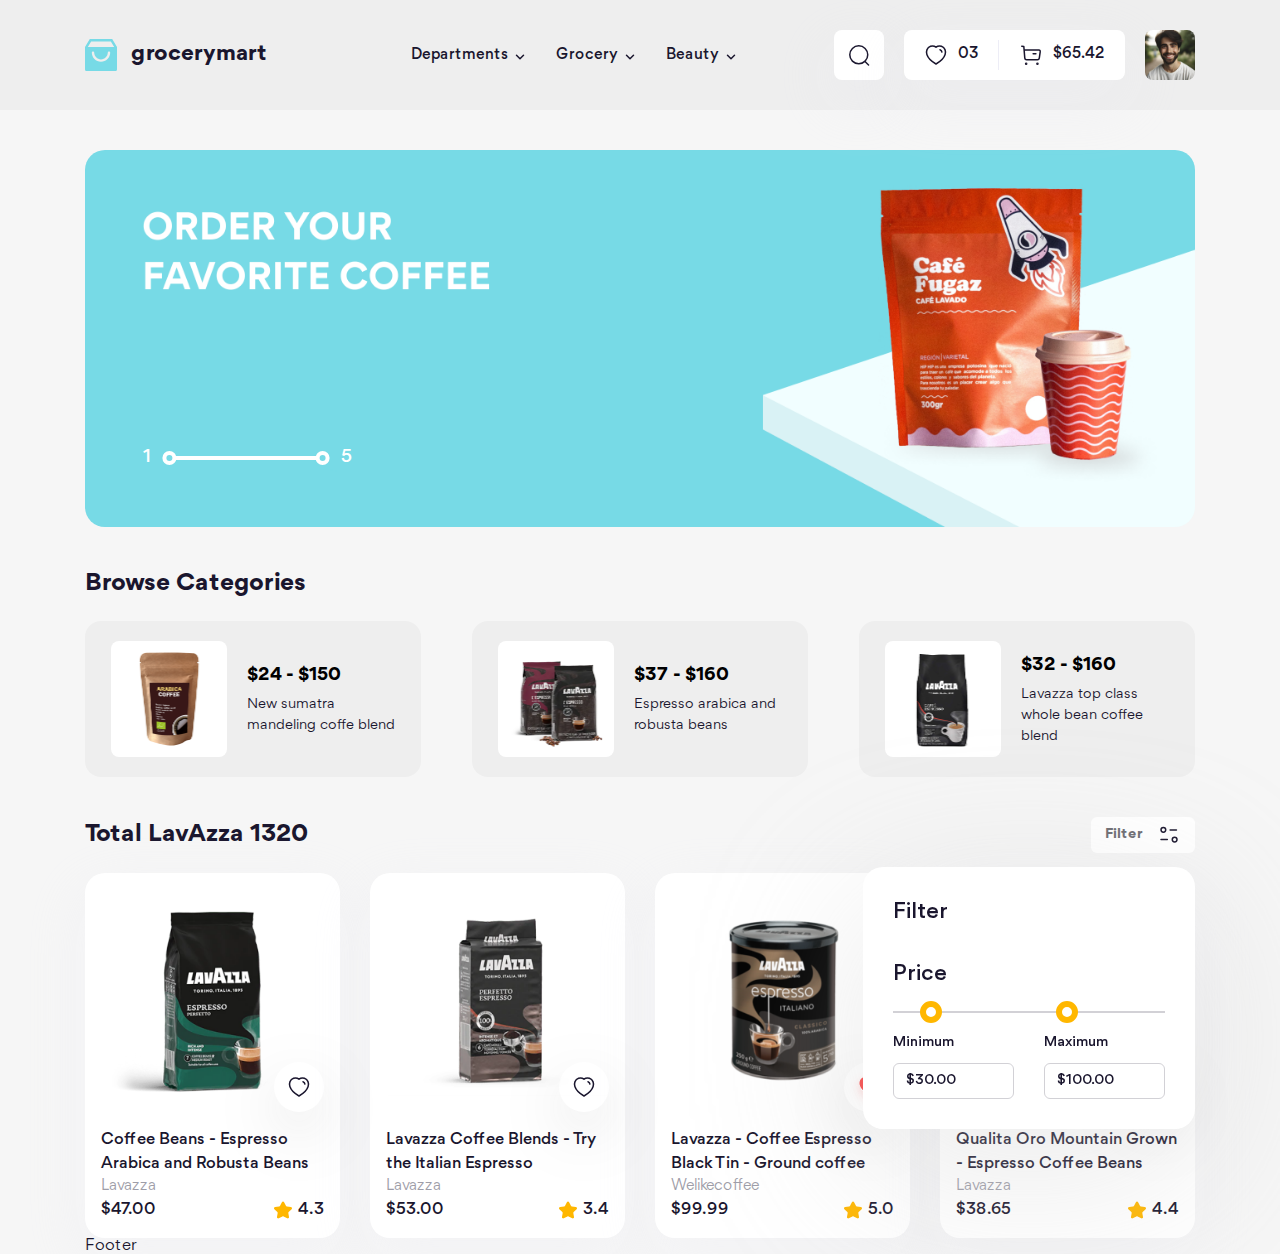
==== commit be534af3: "Làm form filter sản phẩm #1" ====
--- a/index.html
+++ b/index.html
@@ -32,7 +32,7 @@
 
         <div class="container home">
             <!-- Slideshow -->
-            <section class="home__container">
+            <div class="home__container">
                 <div class="slideshow">
                     <div class="slideshow__inner">
                         <div class="slideshow__item">
@@ -54,7 +54,7 @@
                         <span class="slideshow__num">5</span>
                     </div>
                 </div>
-            </section>
+            </div>
 
             <!-- Browse Categories -->
             <section class="home__container">
@@ -64,35 +64,41 @@
                 <div class="home__cate row row-cols-3 row-cols-md-1">
                     <!-- Category item 1 -->
                     <div class="col">
-                        <article class="cate-item">
-                            <img src="./assets/img/category-item/item-1.png" alt="" class="cate-item__thumb" />
-                            <section class="cate-item__info">
-                                <h3 class="cate-item__title">$24 - $150</h3>
-                                <p class="cate-item__desc">New sumatra mandeling coffe blend</p>
-                            </section>
-                        </article>
+                        <a href="#!">
+                            <article class="cate-item">
+                                <img src="./assets/img/category-item/item-1.png" alt="" class="cate-item__thumb" />
+                                <div class="cate-item__info">
+                                    <h3 class="cate-item__title">$24 - $150</h3>
+                                    <p class="cate-item__desc">New sumatra mandeling coffe blend</p>
+                                </div>
+                            </article>
+                        </a>
                     </div>
 
                     <!-- Category item 2 -->
                     <div class="col">
-                        <article class="cate-item">
-                            <img src="./assets/img/category-item/item-2.png" alt="" class="cate-item__thumb" />
-                            <section class="cate-item__info">
-                                <h3 class="cate-item__title">$37 - $160</h3>
-                                <p class="cate-item__desc">Espresso arabica and robusta beans</p>
-                            </section>
-                        </article>
+                        <a href="#!">
+                            <article class="cate-item">
+                                <img src="./assets/img/category-item/item-2.png" alt="" class="cate-item__thumb" />
+                                <div class="cate-item__info">
+                                    <h3 class="cate-item__title">$37 - $160</h3>
+                                    <p class="cate-item__desc">Espresso arabica and robusta beans</p>
+                                </div>
+                            </article>
+                        </a>
                     </div>
 
                     <!-- Category item 3 -->
                     <div class="col">
-                        <article class="cate-item">
-                            <img src="./assets/img/category-item/item-3.png" alt="" class="cate-item__thumb" />
-                            <section class="cate-item__info">
-                                <h3 class="cate-item__title">$32 - $160</h3>
-                                <p class="cate-item__desc">Lavazza top class whole bean coffee blend</p>
-                            </section>
-                        </article>
+                        <a href="#!">
+                            <article class="cate-item">
+                                <img src="./assets/img/category-item/item-3.png" alt="" class="cate-item__thumb" />
+                                <div class="cate-item__info">
+                                    <h3 class="cate-item__title">$32 - $160</h3>
+                                    <p class="cate-item__desc">Lavazza top class whole bean coffee blend</p>
+                                </div>
+                            </article>
+                        </a>
                     </div>
                 </div>
             </section>
@@ -101,10 +107,64 @@
             <section class="home__container">
                 <div class="home__row">
                     <h2 class="home__heading">Total LavAzza 1320</h2>
-                    <button class="filter-btn">
-                        Filter
-                        <img src="./assets/icons/filter.svg" alt="" class="filter-btn__icon icon" />
-                    </button>
+                    <div class="filter-wrap">
+                        <button class="filter-btn">
+                            Filter
+                            <img src="./assets/icons/filter.svg" alt="" class="filter-btn__icon icon" />
+                        </button>
+
+                        <div class="filter">
+                            <h3 class="filter__heading">Filter</h3>
+                            <form action="" class="filter__form">
+                                <div class="filter__row">
+                                    <!-- Filter column 1 -->
+                                    <div class="filter__col">
+                                        <label for="" class="filter__form-label">Price</label>
+                                        <div class="filter__form-group">
+                                            <div
+                                                class="filter__form-slider"
+                                                style="--min-value: 10%; --max-value: 60%"
+                                            ></div>
+                                            <div class="filter__form-group filter__form-group--inline">
+                                                <div>
+                                                    <label for="" class="filter__form-label filter__form-label--small">
+                                                        Minimum
+                                                    </label>
+                                                    <input
+                                                        type="text"
+                                                        name=""
+                                                        id=""
+                                                        value="$30.00"
+                                                        class="filter__form-input"
+                                                        readonly
+                                                    />
+                                                </div>
+                                                <div>
+                                                    <label for="" class="filter__form-label filter__form-label--small">
+                                                        Maximum
+                                                    </label>
+                                                    <input
+                                                        type="text"
+                                                        name=""
+                                                        id=""
+                                                        value="$100.00"
+                                                        class="filter__form-input"
+                                                        readonly
+                                                    />
+                                                </div>
+                                            </div>
+                                        </div>
+                                    </div>
+
+                                    <!-- Filter column 2 -->
+                                    <div class="filter__col"></div>
+
+                                    <!-- Filter column 3 -->
+                                    <div class="filter__col"></div>
+                                </div>
+                            </form>
+                        </div>
+                    </div>
                 </div>
 
                 <div class="row row-cols-4 row-cols-lg-2 row-cols-sm-1 g-3">
--- a/assets/css/main.css
+++ b/assets/css/main.css
@@ -171,6 +171,7 @@
 select {
   font-family: inherit;
   color: inherit;
+  outline: none;
   --webkit-tap-highlight-color: transparent;
 }
 
@@ -1358,6 +1359,8 @@
   --filter-btn-bg: #fff;
   --product-card-bg: #fff;
   --product-card-shadow: rgba(237, 237, 246, 0.2);
+  --filter-form-bg: #fff;
+  --filter-form-shadow: rgba(200, 200, 200, 0.4);
 }
 @media (max-width: 991.98px) {
   html {
@@ -2041,6 +2044,84 @@
   margin: 0 6px 0 auto;
 }
 
+.filter-wrap {
+  position: relative;
+  z-index: 1;
+}
+
+.filter {
+  position: absolute;
+  right: 0;
+  top: 50px;
+  padding: 30px;
+  border-radius: 20px;
+  background: var(--filter-form-bg);
+  filter: drop-shadow(0px 40px 90px var(--filter-form-shadow));
+}
+.filter__heading {
+  font-size: 2.2rem;
+  font-weight: 500;
+  line-height: 145.455%;
+}
+.filter__form {
+  margin-top: 30px;
+}
+.filter__form-label {
+  display: block;
+  font-size: 2.2rem;
+  font-weight: 500;
+  line-height: 145.455%;
+}
+.filter__form-label--small {
+  margin-bottom: 10px;
+  font-size: 1.4rem;
+  line-height: 142.857%;
+}
+.filter__form-group {
+  margin-top: 20px;
+}
+.filter__form-group--inline {
+  display: flex;
+  gap: 30px;
+}
+.filter__form-slider {
+  position: relative;
+  width: 100%;
+  height: 2px;
+  background: #d2d1d6;
+}
+.filter__form-slider::before, .filter__form-slider::after {
+  content: "";
+  position: absolute;
+  top: 50%;
+  translate: 0 -50%;
+  height: 22px;
+  width: 22px;
+  border-radius: 50%;
+  border: 6px solid #ffb700;
+  background: var(--filter-form-bg);
+}
+.filter__form-slider::before {
+  left: var(--min-value);
+}
+.filter__form-slider::after {
+  left: var(--max-value);
+}
+.filter__form-input {
+  width: 121px;
+  height: 36px;
+  padding: 0 12px;
+  border-radius: 6px;
+  border: 1px solid #d2d1d6;
+  font-size: 1.4rem;
+  font-weight: 500;
+  line-height: 142.857%;
+}
+.filter__row {
+  display: flex;
+  flex-grow: 1;
+}
+
 .home__container {
   margin-top: 40px;
 }
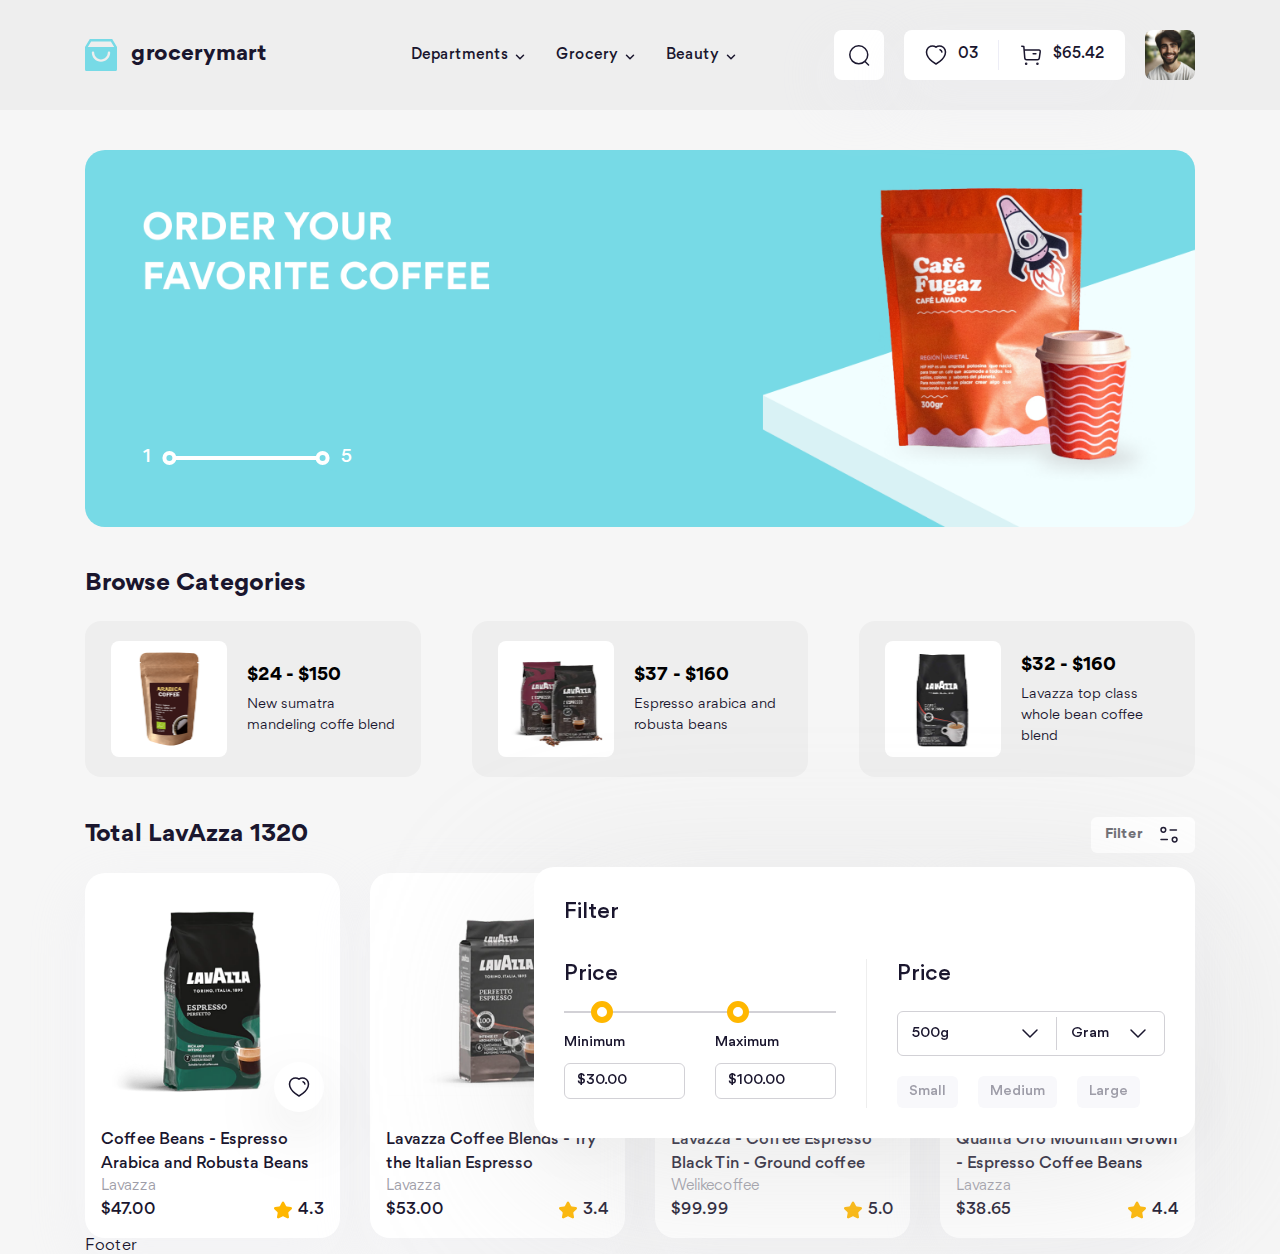
==== commit 568bc734: "Làm form filter sản phẩm #2" ====
--- a/index.html
+++ b/index.html
@@ -136,7 +136,6 @@
                                                         id=""
                                                         value="$30.00"
                                                         class="filter__form-input"
-                                                        readonly
                                                     />
                                                 </div>
                                                 <div>
@@ -149,15 +148,48 @@
                                                         id=""
                                                         value="$100.00"
                                                         class="filter__form-input"
-                                                        readonly
                                                     />
                                                 </div>
                                             </div>
                                         </div>
                                     </div>
 
+                                    <div class="filter__separate"></div>
+
                                     <!-- Filter column 2 -->
-                                    <div class="filter__col"></div>
+                                    <div class="filter__col">
+                                        <label for="" class="filter__form-label">Price</label>
+                                        <div class="filter__form-group">
+                                            <div class="filter__form-select-wrap">
+                                                <div class="filter__form-select" style="--width: 158px">
+                                                    500g
+                                                    <img
+                                                        src="./assets/icons/select-arrow.svg"
+                                                        alt=""
+                                                        class="filter__form-select-arrow"
+                                                    />
+                                                </div>
+
+                                                
+
+                                                <div class="filter__form-select">
+                                                    Gram
+                                                    <img
+                                                        src="./assets/icons/select-arrow.svg"
+                                                        alt=""
+                                                        class="filter__form-select-arrow"
+                                                    />
+                                                </div>
+                                            </div>
+                                        </div>
+                                        <div class="filter__form-group">
+                                            <div class="filter__form-tags">
+                                                <button class="filter__form-tag">Small</button>
+                                                <button class="filter__form-tag">Medium</button>
+                                                <button class="filter__form-tag">Large</button>
+                                            </div>
+                                        </div>
+                                    </div>
 
                                     <!-- Filter column 3 -->
                                     <div class="filter__col"></div>
--- a/assets/css/main.css
+++ b/assets/css/main.css
@@ -1361,6 +1361,7 @@
   --product-card-shadow: rgba(237, 237, 246, 0.2);
   --filter-form-bg: #fff;
   --filter-form-shadow: rgba(200, 200, 200, 0.4);
+  --filter-form-tag-bg: #f8f8fb;
 }
 @media (max-width: 991.98px) {
   html {
@@ -2107,19 +2108,63 @@
 .filter__form-slider::after {
   left: var(--max-value);
 }
+.filter__form-input, .filter__form-select-wrap {
+  border-radius: 6px;
+  border: 1px solid #d2d1d6;
+}
 .filter__form-input {
   width: 121px;
   height: 36px;
   padding: 0 12px;
-  border-radius: 6px;
-  border: 1px solid #d2d1d6;
   font-size: 1.4rem;
   font-weight: 500;
   line-height: 142.857%;
 }
+.filter__form-select-wrap {
+  display: flex;
+  align-items: center;
+  height: 45px;
+}
+.filter__form-select {
+  display: flex;
+  align-items: center;
+  justify-content: space-between;
+  padding: 14px 14px;
+  min-width: var(--width, 108px);
+  height: calc(100% - 10px);
+  font-size: 14px;
+  font-weight: 500;
+  line-height: 142.857%;
+  cursor: pointer;
+}
+.filter__form-select + .filter__form-select {
+  border-left: 1px solid #d2d1d6;
+}
+.filter__form-tags {
+  display: flex;
+  gap: 10px 20px;
+  flex-wrap: wrap;
+}
+.filter__form-tag {
+  padding: 6px 12px;
+  border-radius: 6px;
+  color: #9e9da8;
+  background: var(--filter-form-tag-bg);
+  font-size: 1.4rem;
+  font-weight: 500;
+  line-height: 142.857%;
+  transition: color 0.25s;
+}
+.filter__form-tag:hover {
+  color: var(--text-color);
+}
 .filter__row {
   display: flex;
-  flex-grow: 1;
+}
+.filter__separate {
+  width: 1px;
+  margin: 0 30px;
+  background: #eee;
 }
 
 .home__container {
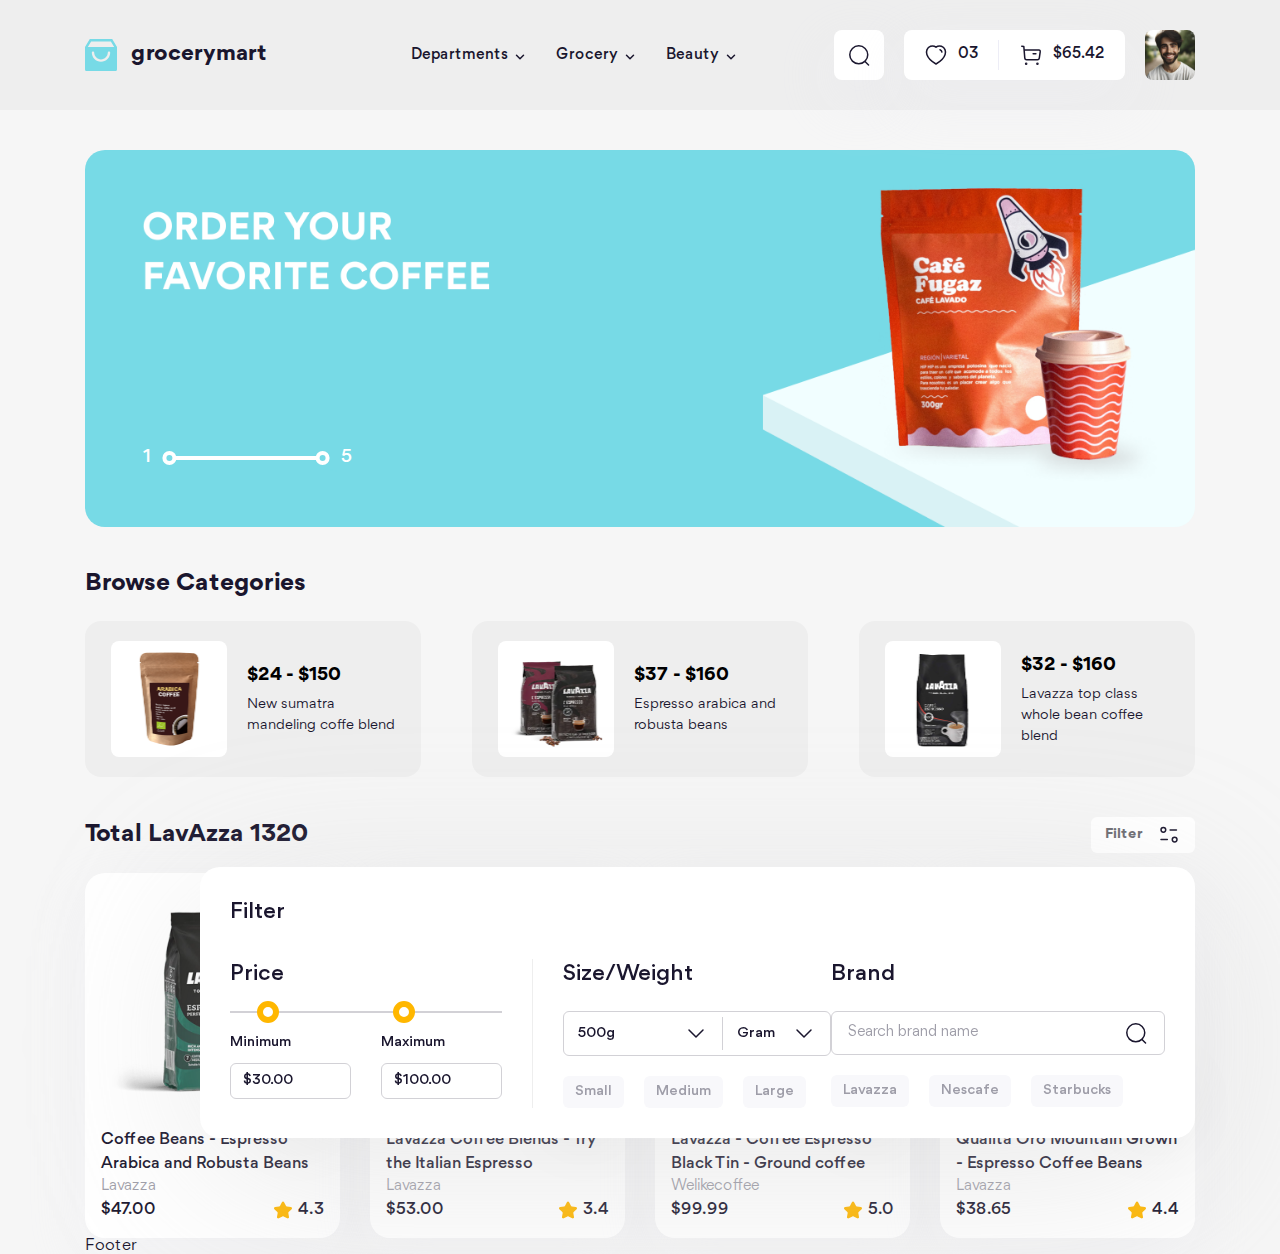
==== commit d0a60be7: "Làm form filter sản phẩm #3" ====
--- a/index.html
+++ b/index.html
@@ -125,29 +125,33 @@
                                                 class="filter__form-slider"
                                                 style="--min-value: 10%; --max-value: 60%"
                                             ></div>
-                                            <div class="filter__form-group filter__form-group--inline">
-                                                <div>
-                                                    <label for="" class="filter__form-label filter__form-label--small">
-                                                        Minimum
-                                                    </label>
+                                        </div>
+                                        <div class="filter__form-group filter__form-group--inline">
+                                            <div>
+                                                <label for="" class="filter__form-label filter__form-label--small">
+                                                    Minimum
+                                                </label>
+                                                <div class="filter__form-text-input filter__form-text-input--small">
                                                     <input
                                                         type="text"
                                                         name=""
                                                         id=""
+                                                        class="filter__form-input"
                                                         value="$30.00"
-                                                        class="filter__form-input"
                                                     />
                                                 </div>
-                                                <div>
-                                                    <label for="" class="filter__form-label filter__form-label--small">
-                                                        Maximum
-                                                    </label>
+                                            </div>
+                                            <div>
+                                                <label for="" class="filter__form-label filter__form-label--small">
+                                                    Maximum
+                                                </label>
+                                                <div class="filter__form-text-input filter__form-text-input--small">
                                                     <input
                                                         type="text"
                                                         name=""
                                                         id=""
+                                                        class="filter__form-input"
                                                         value="$100.00"
-                                                        class="filter__form-input"
                                                     />
                                                 </div>
                                             </div>
@@ -158,7 +162,7 @@
 
                                     <!-- Filter column 2 -->
                                     <div class="filter__col">
-                                        <label for="" class="filter__form-label">Price</label>
+                                        <label for="" class="filter__form-label">Size/Weight</label>
                                         <div class="filter__form-group">
                                             <div class="filter__form-select-wrap">
                                                 <div class="filter__form-select" style="--width: 158px">
@@ -170,8 +174,6 @@
                                                     />
                                                 </div>
 
-                                                
-
                                                 <div class="filter__form-select">
                                                     Gram
                                                     <img
@@ -192,7 +194,32 @@
                                     </div>
 
                                     <!-- Filter column 3 -->
-                                    <div class="filter__col"></div>
+                                    <div class="filter__col">
+                                        <label for="" class="filter__form-label">Brand</label>
+                                        <div class="filter__form-group">
+                                            <div class="filter__form-text-input">
+                                                <input
+                                                    type="text"
+                                                    name=""
+                                                    id=""
+                                                    placeholder="Search brand name"
+                                                    class="filter__form-input"
+                                                />
+                                                <img
+                                                    src="./assets/icons/search.svg"
+                                                    alt=""
+                                                    class="filter__form-input-icon"
+                                                />
+                                            </div>
+                                        </div>
+                                        <div class="filter__form-group">
+                                            <div class="filter__form-tags">
+                                                <button class="filter__form-tag">Lavazza</button>
+                                                <button class="filter__form-tag">Nescafe</button>
+                                                <button class="filter__form-tag">Starbucks</button>
+                                            </div>
+                                        </div>
+                                    </div>
                                 </div>
                             </form>
                         </div>
--- a/assets/css/main.css
+++ b/assets/css/main.css
@@ -169,9 +169,11 @@
 input,
 textarea,
 select {
+  padding: 0;
   font-family: inherit;
   color: inherit;
   outline: none;
+  border: none;
   --webkit-tap-highlight-color: transparent;
 }
 
@@ -2108,17 +2110,38 @@
 .filter__form-slider::after {
   left: var(--max-value);
 }
-.filter__form-input, .filter__form-select-wrap {
+.filter__form-text-input, .filter__form-select-wrap {
   border-radius: 6px;
   border: 1px solid #d2d1d6;
 }
-.filter__form-input {
+.filter__form-text-input {
+  display: flex;
+  align-items: center;
+  width: 334px;
+  height: 44px;
+  padding: 0 16px;
+  overflow: hidden;
+}
+.filter__form-text-input--small {
   width: 121px;
   height: 36px;
   padding: 0 12px;
+}
+.filter__form-text-input--small .filter__form-input {
   font-size: 1.4rem;
+}
+.filter__form-input {
+  width: 100%;
+  font-size: 1.5rem;
   font-weight: 500;
-  line-height: 142.857%;
+  line-height: 146.667%;
+}
+.filter__form-input::placeholder {
+  color: #9e9da8;
+  font-weight: 400;
+}
+.filter__form-input-icon {
+  margin-left: 12px;
 }
 .filter__form-select-wrap {
   display: flex;
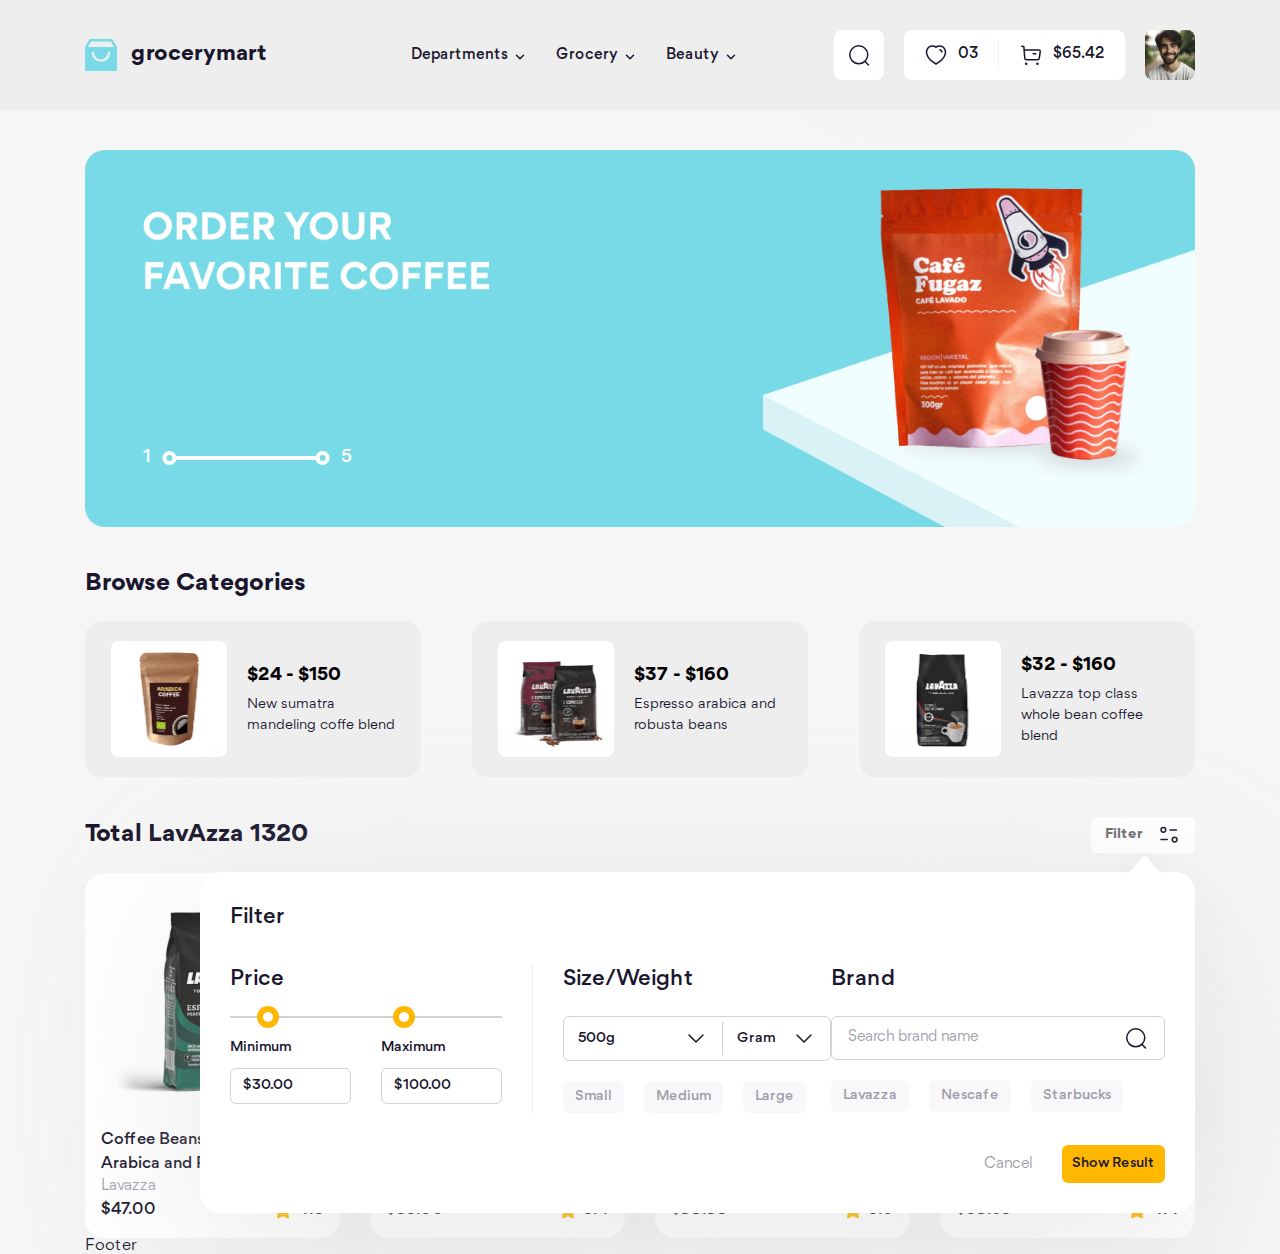
==== commit d5aee36d: "Làm form filter sản phẩm #4" ====
--- a/index.html
+++ b/index.html
@@ -114,6 +114,7 @@
                         </button>
 
                         <div class="filter">
+                            <img src="./assets/icons/arrow-up.png" alt="" class="filter__arrow" />
                             <h3 class="filter__heading">Filter</h3>
                             <form action="" class="filter__form">
                                 <div class="filter__row">
@@ -221,6 +222,10 @@
                                         </div>
                                     </div>
                                 </div>
+                                <div class="filter__row filter__footer">
+                                    <button class="btn btn--text filter__cancel">Cancel</button>
+                                    <button class="btn btn--primary filter__submit">Show Result</button>
+                                </div>
                             </form>
                         </div>
                     </div>
--- a/assets/css/main.css
+++ b/assets/css/main.css
@@ -2002,6 +2002,41 @@
   margin-top: 6px;
 }
 
+.btn {
+  height: 46px;
+  padding: 0 20px;
+  border-radius: 6px;
+  background: #f8f8fb;
+  font-size: 1.8rem;
+  font-weight: 500;
+  user-select: none;
+}
+.btn + .btn {
+  margin-left: 20px;
+}
+.btn--text {
+  color: #9e9da8;
+  background: transparent;
+  font-weight: 400;
+}
+.btn--primary {
+  background: #ffb700;
+}
+.btn--outline {
+  background: transparent;
+  border: 1px solid #d2d1d6;
+}
+.btn--rounded {
+  border-radius: 99px;
+}
+.btn[disabled], .btn--disabled {
+  opacity: 0.5;
+  pointer-events: none;
+}
+.btn:hover {
+  opacity: 0.9;
+}
+
 .product-card {
   padding: 16px;
   border-radius: 20px;
@@ -2055,11 +2090,17 @@
 .filter {
   position: absolute;
   right: 0;
-  top: 50px;
+  top: 55px;
   padding: 30px;
   border-radius: 20px;
   background: var(--filter-form-bg);
   filter: drop-shadow(0px 40px 90px var(--filter-form-shadow));
+}
+.filter__arrow {
+  position: absolute;
+  top: -16px;
+  right: 25px;
+  height: 21px;
 }
 .filter__heading {
   font-size: 2.2rem;
@@ -2189,6 +2230,21 @@
   margin: 0 30px;
   background: #eee;
 }
+.filter__footer {
+  display: flex;
+  justify-content: flex-end;
+  margin-top: 32px;
+}
+.filter__cancel, .filter__submit {
+  height: 38px;
+  padding: 0 10px;
+}
+.filter__cancel {
+  font-size: 1.5rem;
+}
+.filter__submit {
+  font-size: 1.4rem;
+}
 
 .home__container {
   margin-top: 40px;
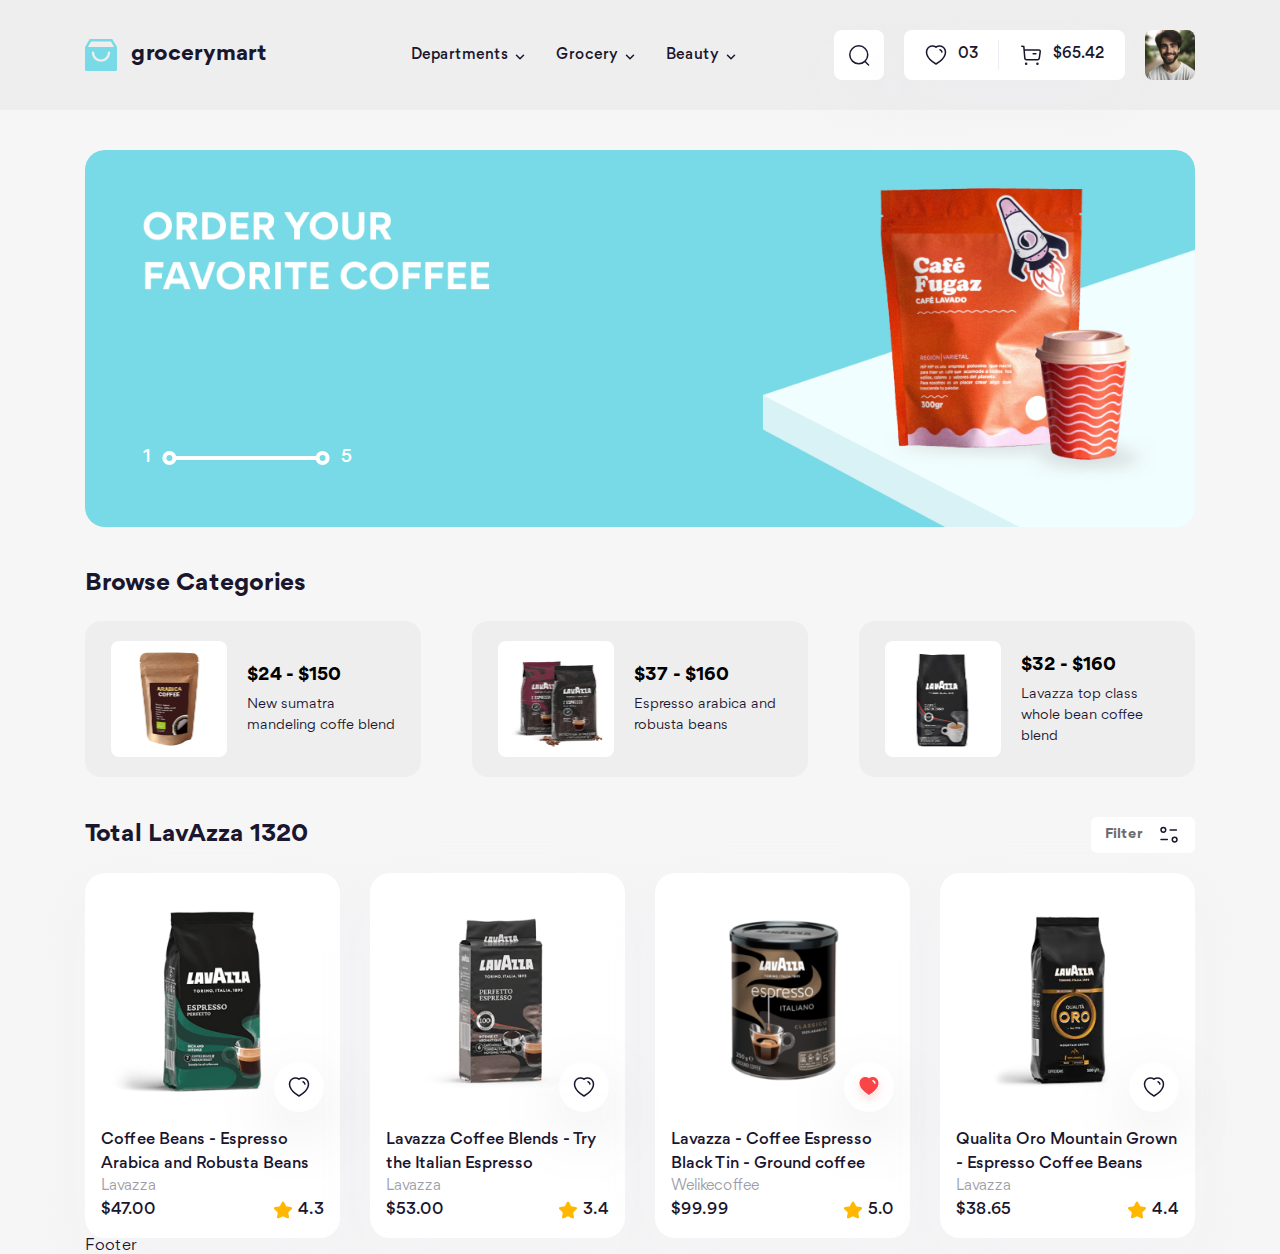
==== commit a50a5497: "Làm form filter sản phẩm #5" ====
--- a/index.html
+++ b/index.html
@@ -108,16 +108,16 @@
                 <div class="home__row">
                     <h2 class="home__heading">Total LavAzza 1320</h2>
                     <div class="filter-wrap">
-                        <button class="filter-btn">
+                        <button class="filter-btn js-toggle" toggle-target="#home-filter">
                             Filter
                             <img src="./assets/icons/filter.svg" alt="" class="filter-btn__icon icon" />
                         </button>
 
-                        <div class="filter">
+                        <div id="home-filter" class="filter hide">
                             <img src="./assets/icons/arrow-up.png" alt="" class="filter__arrow" />
                             <h3 class="filter__heading">Filter</h3>
                             <form action="" class="filter__form">
-                                <div class="filter__row">
+                                <div class="filter__row filter__content">
                                     <!-- Filter column 1 -->
                                     <div class="filter__col">
                                         <label for="" class="filter__form-label">Price</label>
@@ -171,7 +171,7 @@
                                                     <img
                                                         src="./assets/icons/select-arrow.svg"
                                                         alt=""
-                                                        class="filter__form-select-arrow"
+                                                        class="filter__form-select-arrow icon"
                                                     />
                                                 </div>
 
@@ -180,7 +180,7 @@
                                                     <img
                                                         src="./assets/icons/select-arrow.svg"
                                                         alt=""
-                                                        class="filter__form-select-arrow"
+                                                        class="filter__form-select-arrow icon"
                                                     />
                                                 </div>
                                             </div>
@@ -193,6 +193,8 @@
                                             </div>
                                         </div>
                                     </div>
+
+                                    <div class="filter__separate"></div>
 
                                     <!-- Filter column 3 -->
                                     <div class="filter__col">
@@ -209,7 +211,7 @@
                                                 <img
                                                     src="./assets/icons/search.svg"
                                                     alt=""
-                                                    class="filter__form-input-icon"
+                                                    class="filter__form-input-icon icon"
                                                 />
                                             </div>
                                         </div>
@@ -223,8 +225,15 @@
                                     </div>
                                 </div>
                                 <div class="filter__row filter__footer">
-                                    <button class="btn btn--text filter__cancel">Cancel</button>
-                                    <button class="btn btn--primary filter__submit">Show Result</button>
+                                    <button class="btn btn--text filter__cancel js-toggle" toggle-target="#home-filter">
+                                        Cancel
+                                    </button>
+                                    <button
+                                        class="btn btn--primary filter__submit js-toggle"
+                                        toggle-target="#home-filter"
+                                    >
+                                        Show Result
+                                    </button>
                                 </div>
                             </form>
                         </div>
--- a/assets/css/main.css
+++ b/assets/css/main.css
@@ -177,6 +177,10 @@
   --webkit-tap-highlight-color: transparent;
 }
 
+input {
+  background: transparent;
+}
+
 .icon {
   filter: var(--icon-color);
 }
@@ -1334,6 +1338,10 @@
   --filter-btn-bg: #171c28;
   --product-card-bg: #171c28;
   --product-card-shadow: rgba(0, 0, 0, 0.2);
+  --filter-form-bg: var(--dropdown-bg-color);
+  --filter-form-shadow: rgba(0, 0, 0, 0.4);
+  --filter-form-tag-bg: #171c28;
+  --filter-form-arrow: var(--dropdown-arrow-color);
 }
 @media (max-width: 991.98px) {
   html.dark {
@@ -2020,6 +2028,7 @@
   font-weight: 400;
 }
 .btn--primary {
+  color: #171c28;
   background: #ffb700;
 }
 .btn--outline {
@@ -2095,12 +2104,32 @@
   border-radius: 20px;
   background: var(--filter-form-bg);
   filter: drop-shadow(0px 40px 90px var(--filter-form-shadow));
+  transition: opacity, visibility;
+  transition-duration: 0.2s;
+}
+@media (max-width: 1199.98px) {
+  .filter {
+    height: calc(100vh - 80px);
+    padding-bottom: 0;
+    overflow-y: auto;
+    overscroll-behavior: contain;
+  }
+}
+@media (max-width: 575.98px) {
+  .filter {
+    width: 80vw;
+  }
+}
+.filter.hide {
+  opacity: 0;
+  visibility: hidden;
 }
 .filter__arrow {
   position: absolute;
   top: -16px;
   right: 25px;
   height: 21px;
+  filter: var(--filter-form-arrow);
 }
 .filter__heading {
   font-size: 2.2rem;
@@ -2167,6 +2196,11 @@
   width: 121px;
   height: 36px;
   padding: 0 12px;
+}
+@media (max-width: 575.98px) {
+  .filter__form-text-input {
+    width: 100%;
+  }
 }
 .filter__form-text-input--small .filter__form-input {
   font-size: 1.4rem;
@@ -2230,20 +2264,45 @@
   margin: 0 30px;
   background: #eee;
 }
+@media (max-width: 1199.98px) {
+  .filter__separate {
+    width: 100%;
+    height: 1px;
+    margin: 30px 0;
+  }
+}
 .filter__footer {
   display: flex;
   justify-content: flex-end;
   margin-top: 32px;
 }
+@media (max-width: 1199.98px) {
+  .filter__footer {
+    position: sticky;
+    bottom: 0;
+    padding-bottom: 16px;
+    background: var(--filter-form-bg);
+  }
+}
 .filter__cancel, .filter__submit {
   height: 38px;
   padding: 0 10px;
 }
+@media (max-width: 575.98px) {
+  .filter__cancel, .filter__submit {
+    flex: 1;
+  }
+}
 .filter__cancel {
   font-size: 1.5rem;
 }
 .filter__submit {
   font-size: 1.4rem;
+}
+@media (max-width: 1199.98px) {
+  .filter__content {
+    flex-direction: column;
+  }
 }
 
 .home__container {
